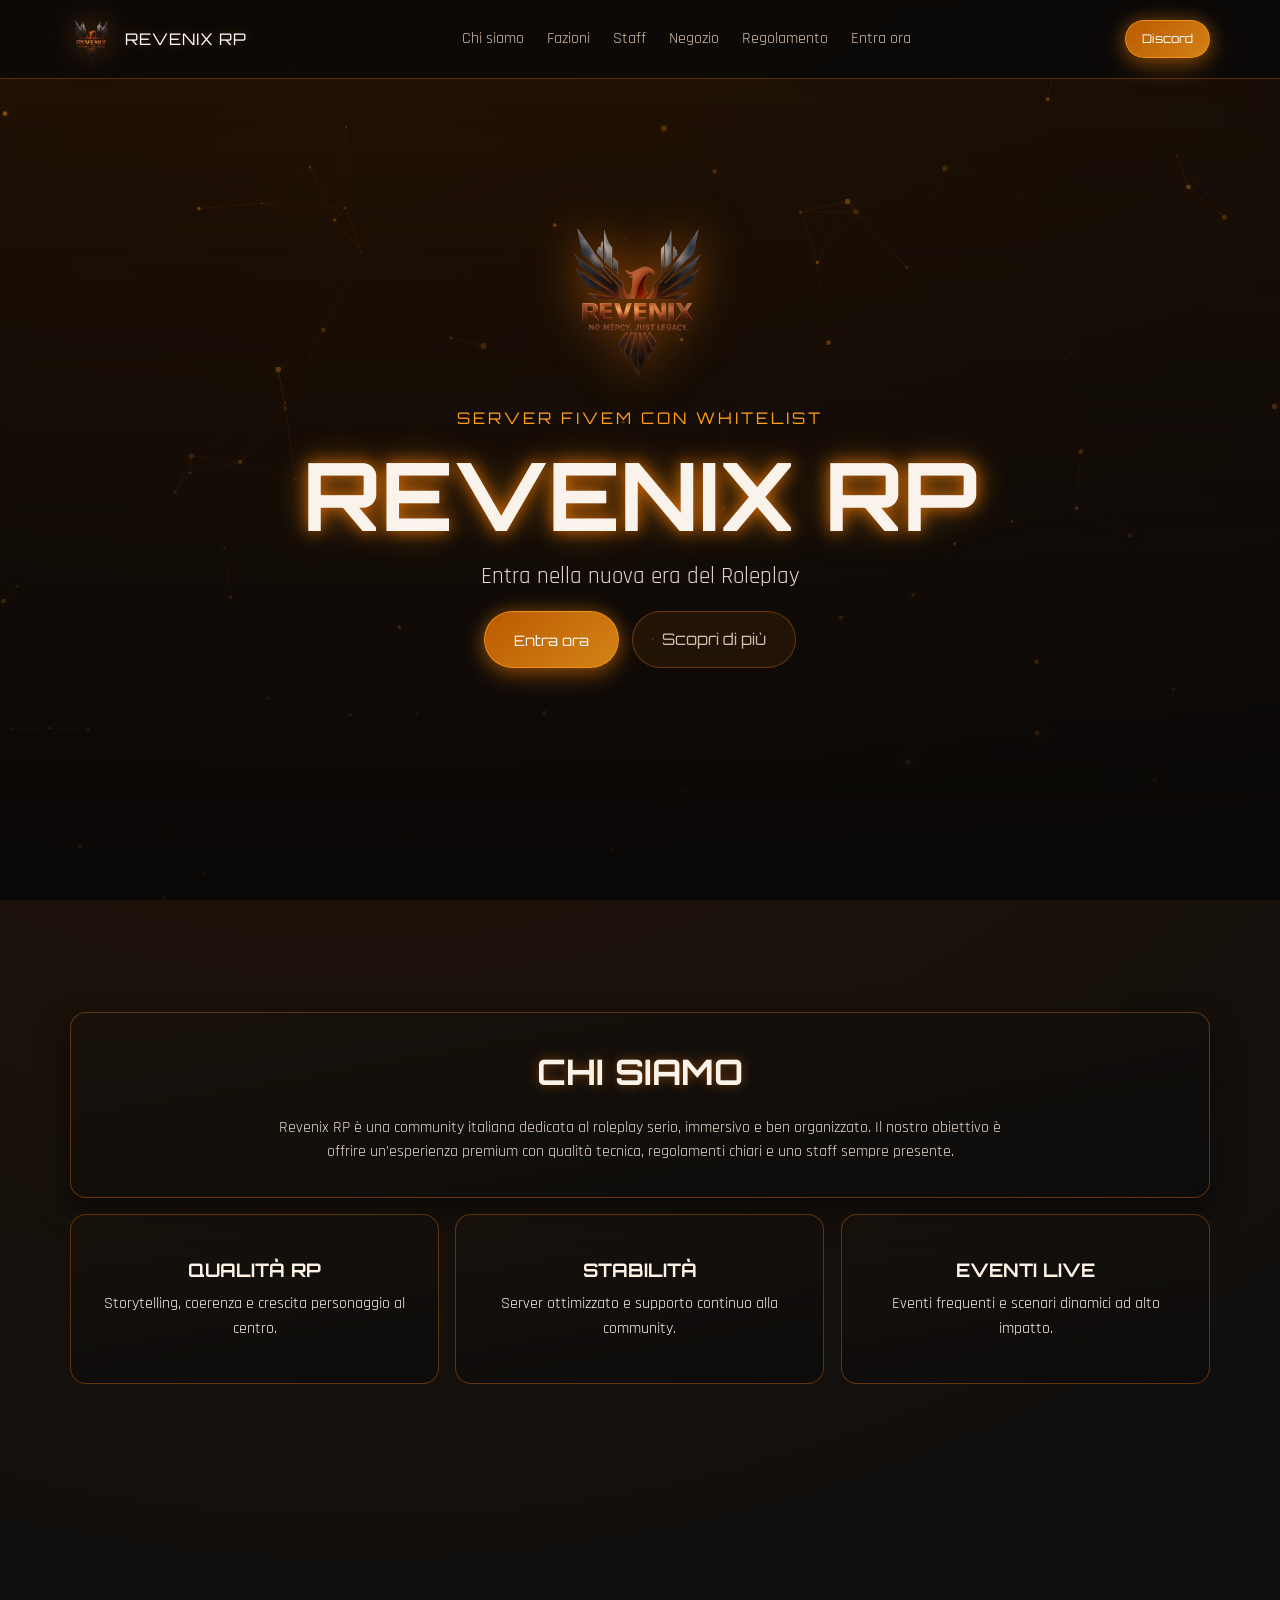
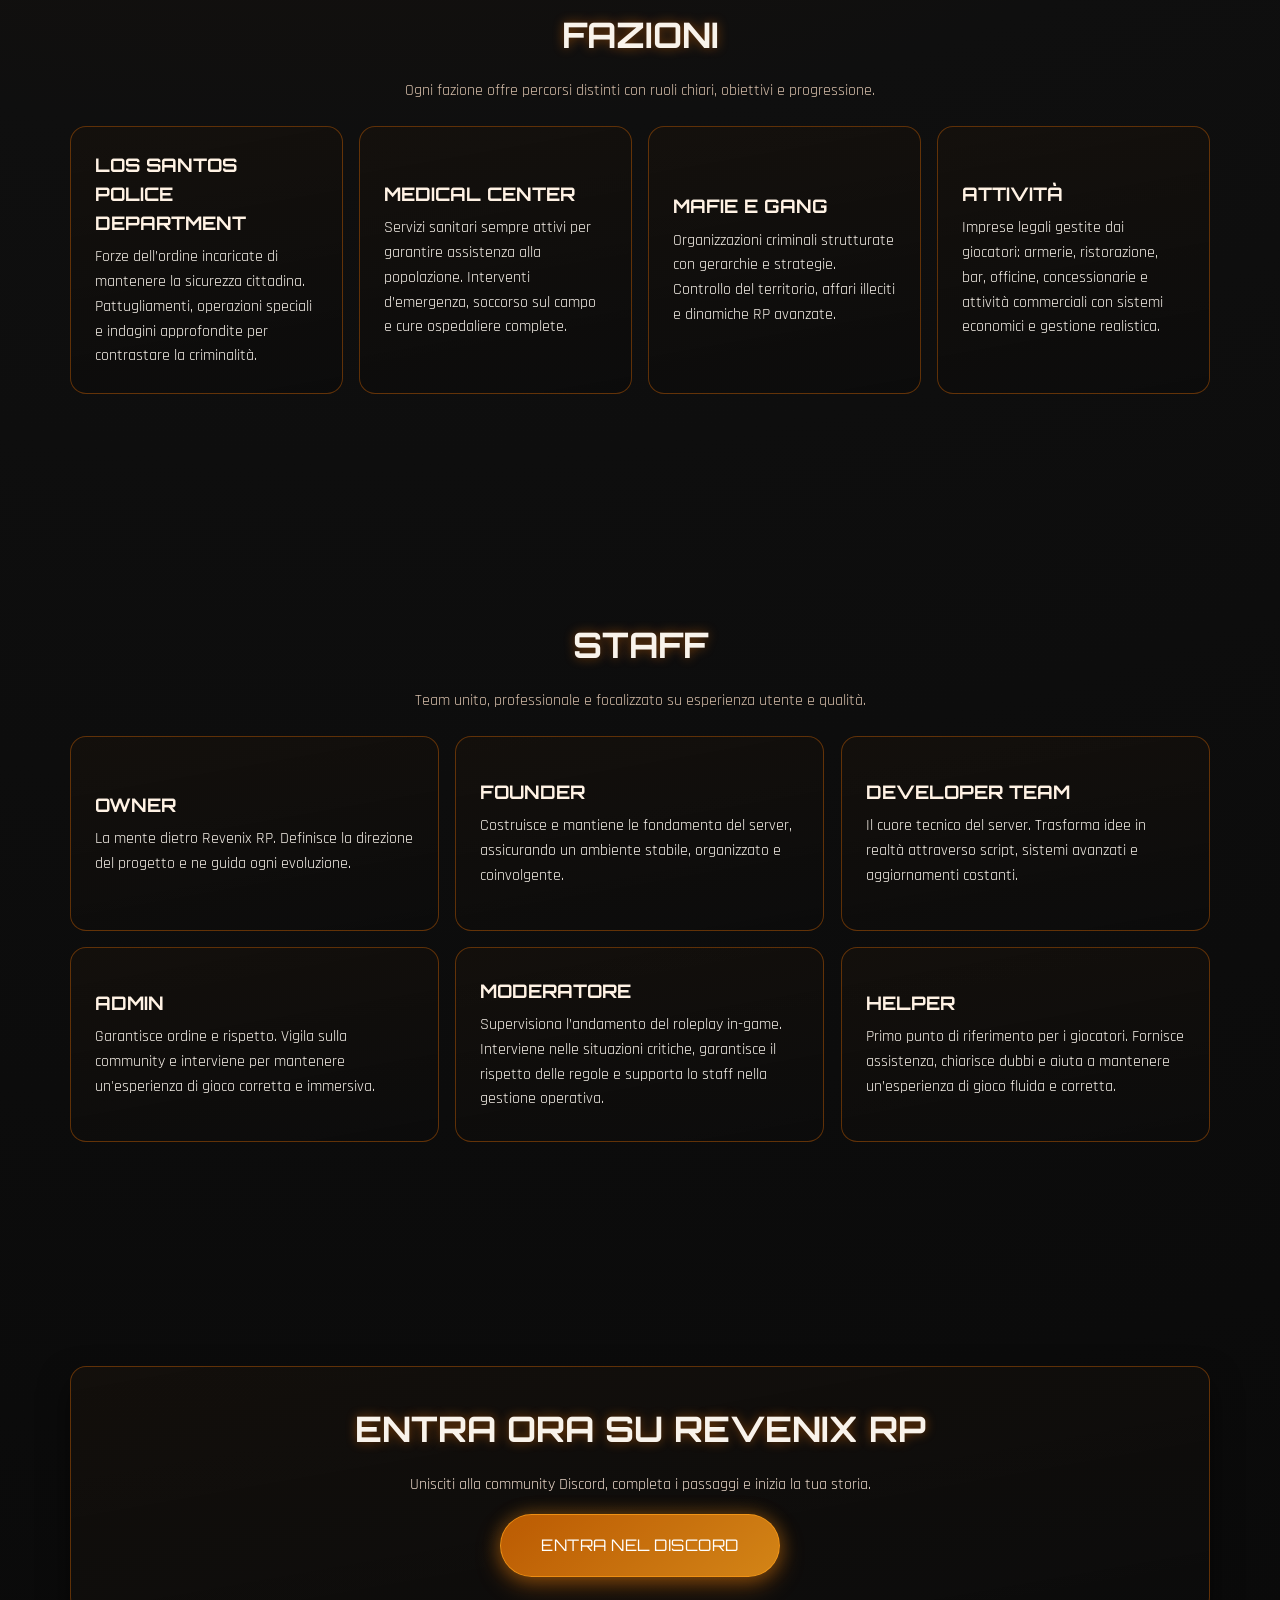
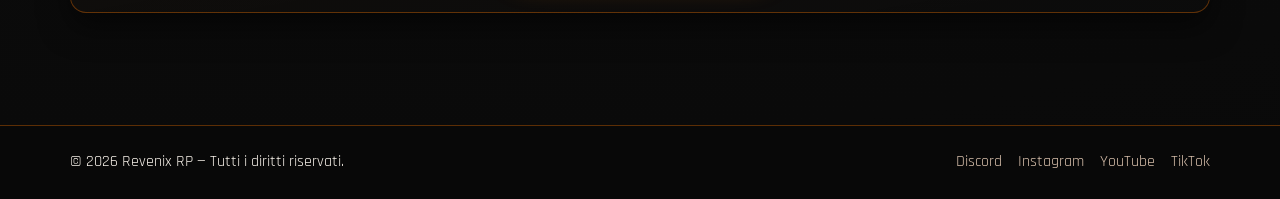
==== index.html @ b63f96ea "Update index.html" ====
<!DOCTYPE html>
<html lang="it">
  <head>
    <meta charset="UTF-8" />
    <meta name="viewport" content="width=device-width, initial-scale=1.0" />
    <title>Revenix RP | Server Roleplay Italiano</title>
    <meta
      name="description"
      content="Revenix RP: server roleplay moderno stile gaming nero e arancione premium."
    />
    <link rel="preconnect" href="https://fonts.googleapis.com" />
    <link rel="preconnect" href="https://fonts.gstatic.com" crossorigin />
    <link
      href="https://fonts.googleapis.com/css2?family=Orbitron:wght@500;700;800&family=Rajdhani:wght@400;500;600;700&display=swap"
      rel="stylesheet"
    />
    <link rel="stylesheet" href="style.css" />
  </head>
  <body>
    <canvas id="bg-canvas" aria-hidden="true"></canvas>

    <header class="navbar" id="top">
      <div class="container nav-content">
        <a class="logo" href="#top" aria-label="Homepage Revenix RP">
          <img src="revenix.png" alt="Revenix RP Logo" class="logo-img" />
          <span class="logo-text">Revenix RP</span>
        </a>

        <button class="menu-toggle" aria-label="Apri menu" aria-expanded="false" aria-controls="primary-nav">
          <span></span><span></span><span></span>
        </button>

        <nav id="primary-nav" class="nav" aria-label="Navigazione principale">
          <ul class="nav-links">
            <li><a href="#chi-siamo">Chi siamo</a></li>
            <li><a href="#fazioni">Fazioni</a></li>
            <li><a href="#staff">Staff</a></li>
            <li><a href="negozio.html">Negozio</a></li>
            <li><a href="regolamento.html">Regolamento</a></li>
            <li><a href="#entra-ora">Entra ora</a></li>
          </ul>
        </nav>

        <a class="btn btn-small" href="https://discord.gg/" target="_blank" rel="noopener noreferrer">Discord</a>
      </div>
    </header>

    <main>
      <section class="hero section reveal">
        <div class="hero-overlay"></div>
        <div class="container hero-content">
          <img src="revenix.png" alt="Logo Revenix RP" class="hero-logo" />
          <p class="kicker">Server FiveM con Whitelist</p>
          <h1>Revenix RP</h1>
          <p class="subtitle">Entra nella nuova era del Roleplay</p>
          <div class="hero-actions">
            <a class="btn btn-large glow" href="https://discord.gg/revenix" target="_blank" rel="noopener noreferrer">Entra ora</a>
            <a class="btn btn-ghost" href="#chi-siamo">Scopri di più</a>
          </div>
        </div>
      </section>

      <section id="chi-siamo" class="section reveal">
        <div class="container about-wrap">
          <div class="card elevated about-main">
            <h2>Chi siamo</h2>
            <p>
              Revenix RP è una community italiana dedicata al roleplay serio, immersivo e ben organizzato.
              Il nostro obiettivo è offrire un’esperienza premium con qualità tecnica, regolamenti chiari e uno staff sempre presente.
            </p>
          </div>
          <div class="about-points">
            <article class="card point-card"><h3>Qualità RP</h3><p>Storytelling, coerenza e crescita personaggio al centro.</p></article>
            <article class="card point-card"><h3>Stabilità</h3><p>Server ottimizzato e supporto continuo alla community.</p></article>
            <article class="card point-card"><h3>Eventi Live</h3><p>Eventi frequenti e scenari dinamici ad alto impatto.</p></article>
          </div>
        </div>
      </section>

      <section id="fazioni" class="section reveal">
        <div class="container">
          <div class="section-head">
            <h2>Fazioni</h2>
            <p>Ogni fazione offre percorsi distinti con ruoli chiari, obiettivi e progressione.</p>
          </div>
          <div class="grid factions-grid">
<article class="card faction-card">
  <h3>Los Santos Police Department</h3>
  <p>Forze dell’ordine incaricate di mantenere la sicurezza cittadina. Pattugliamenti, operazioni speciali e indagini approfondite per contrastare la criminalità.</p>
</article>

<article class="card faction-card">
  <h3>Medical Center</h3>
  <p>Servizi sanitari sempre attivi per garantire assistenza alla popolazione. Interventi d’emergenza, soccorso sul campo e cure ospedaliere complete.</p>
</article>

<article class="card faction-card">
  <h3>Mafie e Gang</h3>
  <p>Organizzazioni criminali strutturate con gerarchie e strategie. Controllo del territorio, affari illeciti e dinamiche RP avanzate.</p>
</article>

<article class="card faction-card">
  <h3>Attività</h3>
  <p>Imprese legali gestite dai giocatori: armerie, ristorazione, bar, officine, concessionarie e attività commerciali con sistemi economici e gestione realistica.</p>
</article>
          </div>
        </div>
      </section>

      <section id="staff" class="section reveal">
        <div class="container">
          <div class="section-head">
            <h2>Staff</h2>
            <p>Team unito, professionale e focalizzato su esperienza utente e qualità.</p>
          </div>
          <div class="grid staff-grid">
            <article class="card staff-card"><h3>Owner</h3><p>La mente dietro Revenix RP. Definisce la direzione del progetto e ne guida ogni evoluzione.</p></article>
            <article class="card staff-card"><h3>Founder</h3><p>Costruisce e mantiene le fondamenta del server, assicurando un ambiente stabile, organizzato e coinvolgente.</p></article>
            <article class="card staff-card"><h3>Developer Team</h3><p>Il cuore tecnico del server. Trasforma idee in realtà attraverso script, sistemi avanzati e aggiornamenti costanti.</p></article>
            <article class="card staff-card"><h3>Admin</h3><p>Garantisce ordine e rispetto. Vigila sulla community e interviene per mantenere un'esperienza di gioco corretta e immersiva.</p></article>
            <article class="card staff-card"><h3>Moderatore</h3><p>Supervisiona l’andamento del roleplay in-game. Interviene nelle situazioni critiche, garantisce il rispetto delle regole e supporta lo staff nella gestione operativa.</p></article>
            <article class="card staff-card"><h3>Helper</h3><p>Primo punto di riferimento per i giocatori. Fornisce assistenza, chiarisce dubbi e aiuta a mantenere un’esperienza di gioco fluida e corretta.</p></article>
          </div>
        </div>
      </section>

      

      <section id="entra-ora" class="section reveal">
        <div class="container card cta-box elevated">
          <h2>Entra ora su Revenix RP</h2>
          <p>Unisciti alla community Discord, completa i passaggi e inizia la tua storia.</p>
          <a class="btn btn-cta glow" href="https://discord.gg/revenix" target="_blank" rel="noopener noreferrer">ENTRA NEL DISCORD</a>
        </div>
      </section>
    </main>

    <footer class="footer">
      <div class="container footer-content">
        <p>© 2026 Revenix RP — Tutti i diritti riservati.</p>
        <div class="social-links">
          <a href="https://discord.gg/revenix" target="_blank" rel="noopener noreferrer">Discord</a>
          <a href="https://instagram.com/" target="_blank" rel="noopener noreferrer">Instagram</a>
          <a href="https://youtube.com/" target="_blank" rel="noopener noreferrer">YouTube</a>
          <a href="https://tiktok.com/" target="_blank" rel="noopener noreferrer">TikTok</a>
        </div>
      </div>
    </footer>

    <script src="script.js"></script>
  </body>
</html>
---- style.css ----
:root {
  --bg: #050505;
  --bg-soft: #0f0f0f;
  --surface: rgba(19, 19, 19, 0.9);
  --text: #f9f3eb;
  --muted: #d6beaa;
  --orange: #ff7a00;
  --orange-strong: #ff9f1a;
  --line: rgba(255, 122, 0, 0.34);
  --ease-in-out: cubic-bezier(0.42, 0, 0.58, 1);
  --ease-out-cubic: cubic-bezier(0.22, 1, 0.36, 1);
  --ease-in-out-soft: cubic-bezier(0.65, 0, 0.35, 1);
}

* { box-sizing: border-box; margin: 0; padding: 0; }
html { scroll-behavior: smooth; }

body {
  font-family: "Rajdhani", sans-serif;
  background: radial-gradient(circle at 20% 0%, #2a1403 0%, var(--bg-soft) 35%, var(--bg) 100%);
  color: var(--text);
  min-height: 100vh;
  line-height: 1.55;
  overflow-x: hidden;
}

#bg-canvas {
  position: fixed;
  inset: 0;
  width: 100%;
  height: 100%;
  z-index: -2;
}

.container { width: min(1140px, 92%); margin: 0 auto; }
.section { padding: 7rem 0; }

.navbar {
  position: fixed;
  top: 0;
  width: 100%;
  z-index: 1000;
  border-bottom: 1px solid var(--line);
  background: rgba(9, 9, 9, 0.83);
  backdrop-filter: blur(10px);
}

.nav-content {
  min-height: 78px;
  display: flex;
  align-items: center;
  justify-content: space-between;
  gap: 1rem;
}

.logo {
  display: inline-flex;
  align-items: center;
  gap: 0.7rem;
  text-decoration: none;
}

.logo-img {
  width: 44px;
  height: 44px;
  object-fit: contain;
  filter: drop-shadow(0 0 15px rgba(255, 122, 0, 0.55));
}

.logo-text {
  font-family: "Orbitron", sans-serif;
  text-transform: uppercase;
  color: #fff;
  letter-spacing: 1px;
  text-shadow: 0 0 12px rgba(255, 159, 26, 0.35);
}

.nav-links { display: flex; list-style: none; gap: clamp(0.8rem, 1.8vw, 1.9rem); }

.nav-links a {
  color: var(--muted);
  text-decoration: none;
  transition: color 0.25s var(--ease-out-cubic), text-shadow 0.25s var(--ease-out-cubic);
}

.nav-links a:hover {
  color: #fff;
  text-shadow: 0 0 14px rgba(255, 122, 0, 0.7);
}

.menu-toggle {
  display: none;
  border: 1px solid var(--line);
  width: 42px;
  height: 38px;
  border-radius: 10px;
  background: var(--surface);
  align-items: center;
  justify-content: center;
  flex-direction: column;
  gap: 4px;
}

.menu-toggle span { width: 19px; height: 2px; background: #fff; }

.btn {
  display: inline-flex;
  align-items: center;
  justify-content: center;
  border-radius: 999px;
  text-decoration: none;
  font-family: "Orbitron", sans-serif;
  color: #fff;
  border: 1px solid rgba(255, 159, 26, 0.72);
  transition: transform 0.25s var(--ease-out-cubic), box-shadow 0.25s var(--ease-out-cubic);
}

.btn-small,
.btn-large,
.btn-cta {
  background: linear-gradient(140deg, rgba(255, 122, 0, 0.72), rgba(255, 159, 26, 0.82));
  box-shadow: 0 8px 24px rgba(255, 122, 0, 0.35), 0 0 18px rgba(255, 159, 26, 0.3);
}

.btn-small { padding: 0.55rem 1rem; font-size: 0.75rem; }
.btn-large { padding: 0.95rem 1.8rem; font-size: 0.9rem; margin-top: 1rem; }
.btn-cta { padding: 1.15rem 2.5rem; font-size: 1rem; letter-spacing: 0.5px; margin-top: 1rem; }

.btn:hover {
  transform: translateY(-2px);
  box-shadow: 0 12px 32px rgba(255, 122, 0, 0.58), 0 0 30px rgba(255, 159, 26, 0.58);
}

.btn-ghost {
  margin-top: 1rem;
  border-color: var(--line);
  color: var(--muted);
  background: rgba(255, 122, 0, 0.08);
  padding: 0.95rem 1.8rem;
}

.hero {
  min-height: 100vh;
  display: grid;
  align-items: center;
  text-align: center;
  position: relative;
  padding-top: 6rem;
}

.hero-overlay {
  position: absolute;
  inset: 0;
  z-index: -1;
  background: linear-gradient(to bottom, rgba(20, 10, 0, 0.24), rgba(8, 8, 8, 0.9));
}

.hero-logo {
  width: clamp(95px, 12vw, 150px);
  margin-bottom: 1rem;
  filter: drop-shadow(0 0 24px rgba(255, 122, 0, 0.65));
  animation: float 3.4s var(--ease-in-out) infinite;
}

@keyframes float {
  0%, 100% { transform: translateY(0); }
  50% { transform: translateY(-8px); }
}

.kicker,
h1,
h2,
h3 { font-family: "Orbitron", sans-serif; text-transform: uppercase; }

.kicker {
  color: var(--orange-strong);
  letter-spacing: 3px;
  margin-bottom: 1rem;
}

h1 {
  font-size: clamp(2.7rem, 8vw, 5.9rem);
  line-height: 1.03;
  text-shadow: 0 0 16px rgba(255, 122, 0, 0.78), 0 0 34px rgba(255, 159, 26, 0.45);
}

.subtitle {
  margin-top: 0.95rem;
  font-size: clamp(1.08rem, 2.3vw, 1.45rem);
  color: #e8d5c6;
}

.hero-actions { display: flex; justify-content: center; gap: 0.85rem; flex-wrap: wrap; }

h2 {
  font-size: clamp(1.4rem, 3.4vw, 2.2rem);
  margin-bottom: 1rem;
  text-shadow: 0 0 11px rgba(255, 122, 0, 0.45);
}

.section-head {
  margin-bottom: 1.4rem;
  text-align: center;
}

.section-head p { color: var(--muted); }

.card {
  border: 1px solid var(--line);
  border-radius: 16px;
  padding: 1.5rem;
  background: linear-gradient(170deg, rgba(24, 18, 12, 0.62), rgba(12, 12, 12, 0.95));
  transition: transform 0.3s var(--ease-out-cubic), box-shadow 0.3s var(--ease-out-cubic), border-color 0.3s var(--ease-out-cubic);
}

.card:hover {
  transform: translateY(-6px);
  border-color: rgba(255, 159, 26, 0.84);
  box-shadow: 0 16px 34px rgba(0, 0, 0, 0.45), 0 0 24px rgba(255, 122, 0, 0.24);
}

.elevated { box-shadow: 0 14px 30px rgba(0, 0, 0, 0.5); }

.about-wrap {
  display: grid;
  gap: 1rem;
}

.about-main {
  text-align: center;
  padding: 2rem;
}

.about-main p {
  max-width: 760px;
  margin: 0 auto;
  color: #ecdacb;
}

.about-points {
  display: grid;
  grid-template-columns: repeat(3, minmax(0, 1fr));
  gap: 1rem;
}

.point-card {
  text-align: center;
  min-height: 170px;
  display: grid;
  place-content: center;
  gap: 0.45rem;
}

.grid { display: grid; gap: 1rem; }
.factions-grid { grid-template-columns: repeat(4, minmax(0, 1fr)); }
.staff-grid { grid-template-columns: repeat(3, minmax(0, 1fr)); }

.faction-card,
.staff-card {
  min-height: 195px;
  display: grid;
  align-content: center;
  gap: 0.45rem;
}

.faction-card h3,
.staff-card h3,
.point-card h3 { color: #fff2e4; }

.faction-card:hover {
  transform: translateY(-8px) scale(1.01);
  box-shadow: 0 20px 36px rgba(0, 0, 0, 0.5), 0 0 28px rgba(255, 122, 0, 0.32);
}

.cta-box {
  text-align: center;
  padding: 2.2rem;
}

.cta-box p {
  max-width: 680px;
  margin: 0 auto;
  color: #e9d6c8;
}

.footer {
  border-top: 1px solid var(--line);
  background: rgba(9, 9, 9, 0.95);
  padding: 1.5rem 0;
}

.footer-content {
  display: flex;
  align-items: center;
  justify-content: space-between;
  flex-wrap: wrap;
  gap: 1rem;
}

.social-links { display: flex; gap: 1rem; flex-wrap: wrap; }

.social-links a {
  color: var(--muted);
  text-decoration: none;
  transition: color 0.25s var(--ease-out-cubic), text-shadow 0.25s var(--ease-out-cubic);
}

.social-links a:hover {
  color: #fff;
  text-shadow: 0 0 14px rgba(255, 122, 0, 0.65);
}

.reveal {
  opacity: 0;
  transform: translateY(24px);
  transition: opacity 0.75s ease, transform 0.75s ease;
}

.reveal.visible {
  opacity: 1;
  transform: translateY(0);
}

@media (max-width: 1020px) {
  .factions-grid { grid-template-columns: repeat(2, minmax(0, 1fr)); }
  .about-points { grid-template-columns: 1fr; }
}

@media (max-width: 760px) {
  .menu-toggle { display: inline-flex; }
  .btn-small { display: none; }

  .nav {
    position: absolute;
    top: 100%;
    left: 0;
    right: 0;
    transform: scaleY(0);
    transform-origin: top;
    transition: transform 0.25s var(--ease-out-cubic);
    border-bottom: 1px solid var(--line);
    background: rgba(10, 10, 10, 0.98);
  }

  .nav.open { transform: scaleY(1); }

  .nav-links {
    flex-direction: column;
    align-items: center;
    padding: 0.7rem 0 1rem;
  }

  .hero { padding-top: 8.2rem; }
  .staff-grid,
  .factions-grid { grid-template-columns: 1fr; }

  .section { padding: 6rem 0; }
}

/* Regolamento page */
.rules-page .rules-hero {
  min-height: 62vh;
}

.rules-layout {
  display: grid;
  grid-template-columns: repeat(2, minmax(0, 1fr));
  gap: 1rem;
}

.rules-card {
  padding: 1.8rem;
  animation: fadeCard 0.45s var(--ease-in-out-soft);
}

.rules-card ul {
  display: grid;
  gap: 0.7rem;
  padding-left: 1.15rem;
}

.rules-card li {
  color: #eedbcd;
}

.rules-card li::marker {
  color: var(--orange-strong);
}

@keyframes fadeCard {
  from {
    opacity: 0;
    transform: translateY(8px);
  }
  to {
    opacity: 1;
    transform: translateY(0);
  }
}

@media (max-width: 960px) {
  .rules-layout {
    grid-template-columns: 1fr;
  }
}

/* Shop section */
.shop-layout {
  display: grid;
  grid-template-columns: 260px 1fr;
  gap: 1rem;
  align-items: start;
}

.shop-sidebar {
  display: grid;
  gap: 0.55rem;
  padding: 1rem;
  position: sticky;
  top: 100px;
}

.shop-tab {
  border: 1px solid var(--line);
  background: rgba(255, 122, 0, 0.07);
  color: var(--muted);
  border-radius: 10px;
  padding: 0.7rem 0.8rem;
  text-align: left;
  font-family: "Orbitron", sans-serif;
  cursor: pointer;
  transition: all 0.35s var(--ease-soft);
}

.shop-tab:hover,
.shop-tab.active {
  color: #fff;
  border-color: rgba(255, 159, 26, 0.95);
  background: linear-gradient(130deg, rgba(255, 122, 0, 0.45), rgba(255, 159, 26, 0.35));
  box-shadow: 0 0 20px rgba(255, 122, 0, 0.3);
}

.shop-content {
  min-height: 330px;
}

.shop-panel {
  display: grid;
  gap: 1rem;
}

.shop-panel-title {
  font-family: "Orbitron", sans-serif;
  text-transform: uppercase;
  font-size: 1.25rem;
  color: #fff2e4;
  text-shadow: 0 0 10px rgba(255, 122, 0, 0.35);
}

.shop-panel-sub {
  color: var(--muted);
}

.shop-cards {
  display: grid;
  grid-template-columns: repeat(3, minmax(0, 1fr));
  gap: 1rem;
}

.shop-item {
  border: 1px solid var(--line);
  border-radius: 14px;
  background: linear-gradient(170deg, rgba(24, 18, 12, 0.5), rgba(12, 12, 12, 0.95));
  padding: 1.2rem;
  display: grid;
  gap: 0.6rem;
  transition: transform 0.25s var(--ease-out-cubic), box-shadow 0.25s var(--ease-out-cubic), border-color 0.25s var(--ease-out-cubic);
}

.shop-item:hover {
  transform: translateY(-6px);
  border-color: rgba(255, 159, 26, 0.85);
  box-shadow: 0 14px 30px rgba(0, 0, 0, 0.4), 0 0 22px rgba(255, 122, 0, 0.3);
}

.shop-item h3 {
  font-family: "Orbitron", sans-serif;
  text-transform: uppercase;
  color: #fff2e4;
  font-size: 0.98rem;
}

.shop-price {
  font-family: "Orbitron", sans-serif;
  color: var(--orange-strong);
  text-shadow: 0 0 10px rgba(255, 122, 0, 0.45);
}

.shop-placeholder {
  border: 1px dashed var(--line);
  border-radius: 12px;
  padding: 1rem;
  color: var(--muted);
  background: rgba(255, 122, 0, 0.05);
}

.fade-in {
  animation: panelFade 0.28s ease;
}

@keyframes panelFade {
  from { opacity: 0; transform: translateY(6px); }
  to { opacity: 1; transform: translateY(0); }
}

@media (max-width: 1020px) {
  .shop-cards {
    grid-template-columns: 1fr;
  }
}

@media (max-width: 860px) {
  .shop-layout {
    grid-template-columns: 1fr;
  }

  .shop-sidebar {
    position: static;
    grid-template-columns: repeat(2, minmax(0, 1fr));
  }
}

/* Shop premium refresh */
.shop-hero .subtitle {
  max-width: 720px;
  margin-inline: auto;
}

.shop-shell {
  display: grid;
  grid-template-columns: 280px 1fr;
  gap: 1.2rem;
  align-items: start;
}

.shop-sidebar {
  padding: 1.2rem;
  gap: 0.6rem;
}

.shop-menu-title {
  font-size: 1.05rem;
  margin-bottom: 0.2rem;
}

.shop-tab {
  font-size: 0.85rem;
  letter-spacing: 0.4px;
}

.shop-tab::after {
  content: '';
  float: right;
  width: 8px;
  height: 8px;
  border-radius: 50%;
  margin-top: 5px;
  background: transparent;
  box-shadow: inset 0 0 0 1px rgba(255, 159, 26, 0.4);
  transition: all 0.35s var(--ease-soft);
}

.shop-tab.active::after {
  background: var(--orange-strong);
  box-shadow: 0 0 12px rgba(255, 159, 26, 0.8);
}

.shop-content {
  padding: 1.4rem;
  min-height: 400px;
}

.shop-panel {
  gap: 1.2rem;
}

.shop-panel-head {
  display: grid;
  gap: 0.35rem;
}

.shop-cards {
  grid-template-columns: repeat(2, minmax(0, 1fr));
}

.shop-item {
  min-height: 260px;
  align-content: start;
}

.shop-item ul {
  padding-left: 1rem;
  display: grid;
  gap: 0.35rem;
}

.shop-item li::marker {
  color: var(--orange-strong);
}

.shop-buy {
  margin-top: auto;
  width: fit-content;
}

@media (max-width: 1020px) {
  .shop-shell {
    grid-template-columns: 1fr;
  }

  .shop-sidebar {
    position: static;
    grid-template-columns: repeat(2, minmax(0, 1fr));
  }

  .shop-menu-title {
    grid-column: 1 / -1;
  }

  .shop-cards {
    grid-template-columns: 1fr;
  }
}

/* Shop ultimate premium tuning */
.shop-support-box {
  margin-bottom: 1.2rem;
  padding: 1.6rem;
  text-align: center;
  background: linear-gradient(145deg, rgba(255, 122, 0, 0.16), rgba(15, 15, 15, 0.95));
  border: 1px solid rgba(255, 159, 26, 0.5);
  box-shadow: 0 0 24px rgba(255, 122, 0, 0.2), inset 0 0 32px rgba(255, 159, 26, 0.08);
}

.shop-support-box p {
  max-width: 840px;
  margin: 0 auto;
  color: #f0dcc9;
}

.shop-shell {
  backdrop-filter: blur(4px);
}

.shop-sidebar,
.shop-content {
  background: linear-gradient(165deg, rgba(26, 18, 11, 0.5), rgba(12, 12, 12, 0.95));
  border: 1px solid rgba(255, 159, 26, 0.4);
}

.shop-tab {
  position: relative;
  overflow: hidden;
}

.shop-tab::before {
  content: '';
  position: absolute;
  inset: 0;
  background: linear-gradient(100deg, transparent 0%, rgba(255, 159, 26, 0.14) 50%, transparent 100%);
  transform: translateX(-110%);
  transition: transform 0.35s var(--ease-in-out);
}

.shop-tab:hover::before,
.shop-tab.active::before {
  transform: translateX(0);
}

.shop-item {
  background: linear-gradient(155deg, rgba(255, 122, 0, 0.09), rgba(15, 15, 15, 0.95));
  border: 1px solid rgba(255, 159, 26, 0.36);
}

.shop-item:hover {
  transform: translateY(-8px) scale(1.01);
}

.shop-price {
  font-size: 1.02rem;
}

.shop-buy {
  background: linear-gradient(135deg, rgba(255, 122, 0, 0.85), rgba(255, 173, 70, 0.85));
  border-color: rgba(255, 200, 120, 0.8);
  box-shadow: 0 10px 22px rgba(255, 122, 0, 0.38), 0 0 18px rgba(255, 159, 26, 0.4);
}

.shop-buy:hover {
  box-shadow: 0 12px 30px rgba(255, 122, 0, 0.56), 0 0 28px rgba(255, 173, 70, 0.6);
}

.shop-item ul {
  margin-top: 0.2rem;
}

.shop-item li {
  font-size: 0.95rem;
  color: #f3e2d3;
}

@media (max-width: 1020px) {
  .shop-shell {
    gap: 1rem;
  }
}

/* Premium global motion */
:root {
  --ease-premium: cubic-bezier(0.16, 1, 0.3, 1);
  --ease-soft: cubic-bezier(0.25, 0.46, 0.45, 0.94);
}

html, body {
  scroll-behavior: smooth;
}

body {
  background-size: 140% 140%;
  animation: bgShift 18s var(--ease-in-out) infinite;
}

@keyframes bgShift {
  0%, 100% { background-position: 0% 50%; }
  50% { background-position: 100% 50%; }
}

* {
  transition: color 0.25s var(--ease-premium), border-color 0.25s var(--ease-premium), background-color 0.25s var(--ease-premium);
}

.hero-content {
  will-change: transform;
  transition: transform 0.55s var(--ease-soft);
}

h1 {
  animation: heroPulse 4.2s var(--ease-in-out) infinite;
}

@keyframes heroPulse {
  0%, 100% { text-shadow: 0 0 16px rgba(255, 122, 0, 0.7), 0 0 32px rgba(255, 159, 26, 0.35); }
  50% { text-shadow: 0 0 20px rgba(255, 122, 0, 0.95), 0 0 45px rgba(255, 159, 26, 0.6); }
}

.card {
  transform: translateY(0) scale(1);
  will-change: transform, box-shadow;
}

.card::before {
  content: '';
  position: absolute;
  inset: 0;
  border-radius: inherit;
  pointer-events: none;
  opacity: 0;
  background: radial-gradient(circle at 30% 20%, rgba(255, 159, 26, 0.22), transparent 60%);
  transition: opacity 0.35s var(--ease-premium);
}

.card {
  position: relative;
  overflow: hidden;
}

.card:hover {
  transform: translateY(-8px) scale(1.012);
  box-shadow: 0 22px 38px rgba(0, 0, 0, 0.5), 0 0 28px rgba(255, 122, 0, 0.28);
}

.card:hover::before {
  opacity: 1;
}

.btn {
  position: relative;
  overflow: hidden;
}

.btn::before {
  content: '';
  position: absolute;
  inset: 0;
  background: linear-gradient(120deg, transparent 0%, rgba(255, 210, 140, 0.3) 50%, transparent 100%);
  transform: translateX(-120%);
  transition: transform 0.45s var(--ease-premium);
}

.btn:hover::before {
  transform: translateX(120%);
}

.btn:active {
  transform: scale(0.98);
}

.btn-ripple {
  position: absolute;
  border-radius: 50%;
  transform: scale(0);
  pointer-events: none;
  background: rgba(255, 228, 180, 0.45);
  animation: ripple 0.6s ease-out;
}

@keyframes ripple {
  to {
    transform: scale(10);
    opacity: 0;
  }
}

.reveal {
  opacity: 0;
  transform: translateY(28px) scale(0.99);
  transition: opacity 0.9s var(--ease-soft), transform 0.9s var(--ease-soft);
}

.reveal.visible {
  opacity: 1;
  transform: translateY(0) scale(1);
}

/* Shop transitions premium */
.shop-panel {
  transition: opacity 0.45s var(--ease-soft), transform 0.45s var(--ease-soft), filter 0.45s var(--ease-soft);
}

.shop-panel.panel-leave {
  opacity: 0;
  transform: translateY(10px) translateX(8px);
  filter: blur(2px);
}

.shop-panel.panel-enter {
  opacity: 0;
  transform: translateY(12px) translateX(-8px);
  filter: blur(2px);
}

.shop-sidebar {
  position: relative;
}

.shop-sidebar::after {
  content: '';
  position: absolute;
  left: 8px;
  top: calc(56px + (var(--active-index, 0) * 45px));
  width: 3px;
  height: 32px;
  border-radius: 999px;
  background: linear-gradient(180deg, var(--orange-strong), var(--orange));
  box-shadow: 0 0 16px rgba(255, 159, 26, 0.8);
  transition: top 0.45s var(--ease-soft);
}

.shop-tab {
  transform: translateX(0);
}

.shop-tab.active {
  transform: translateX(4px);
}

@media (max-width: 1020px) {
  .shop-sidebar::after {
    display: none;
  }
}
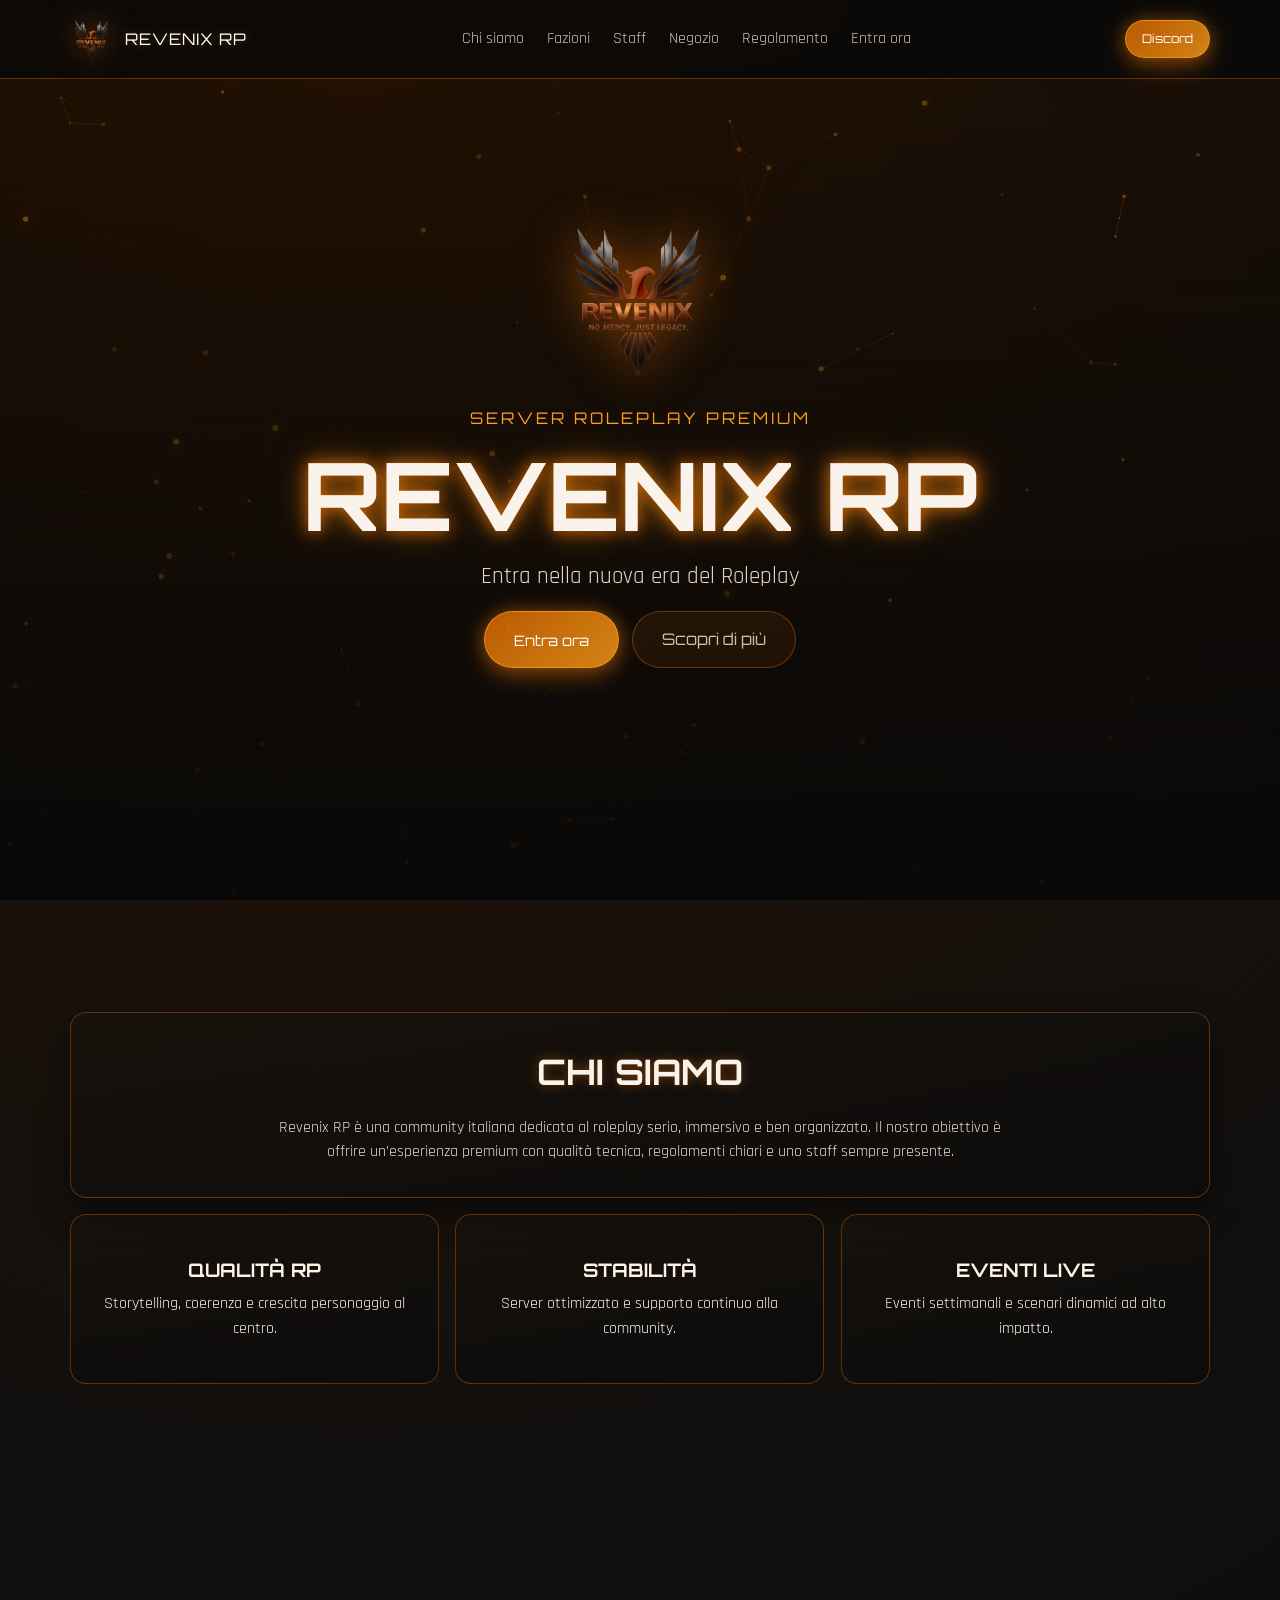
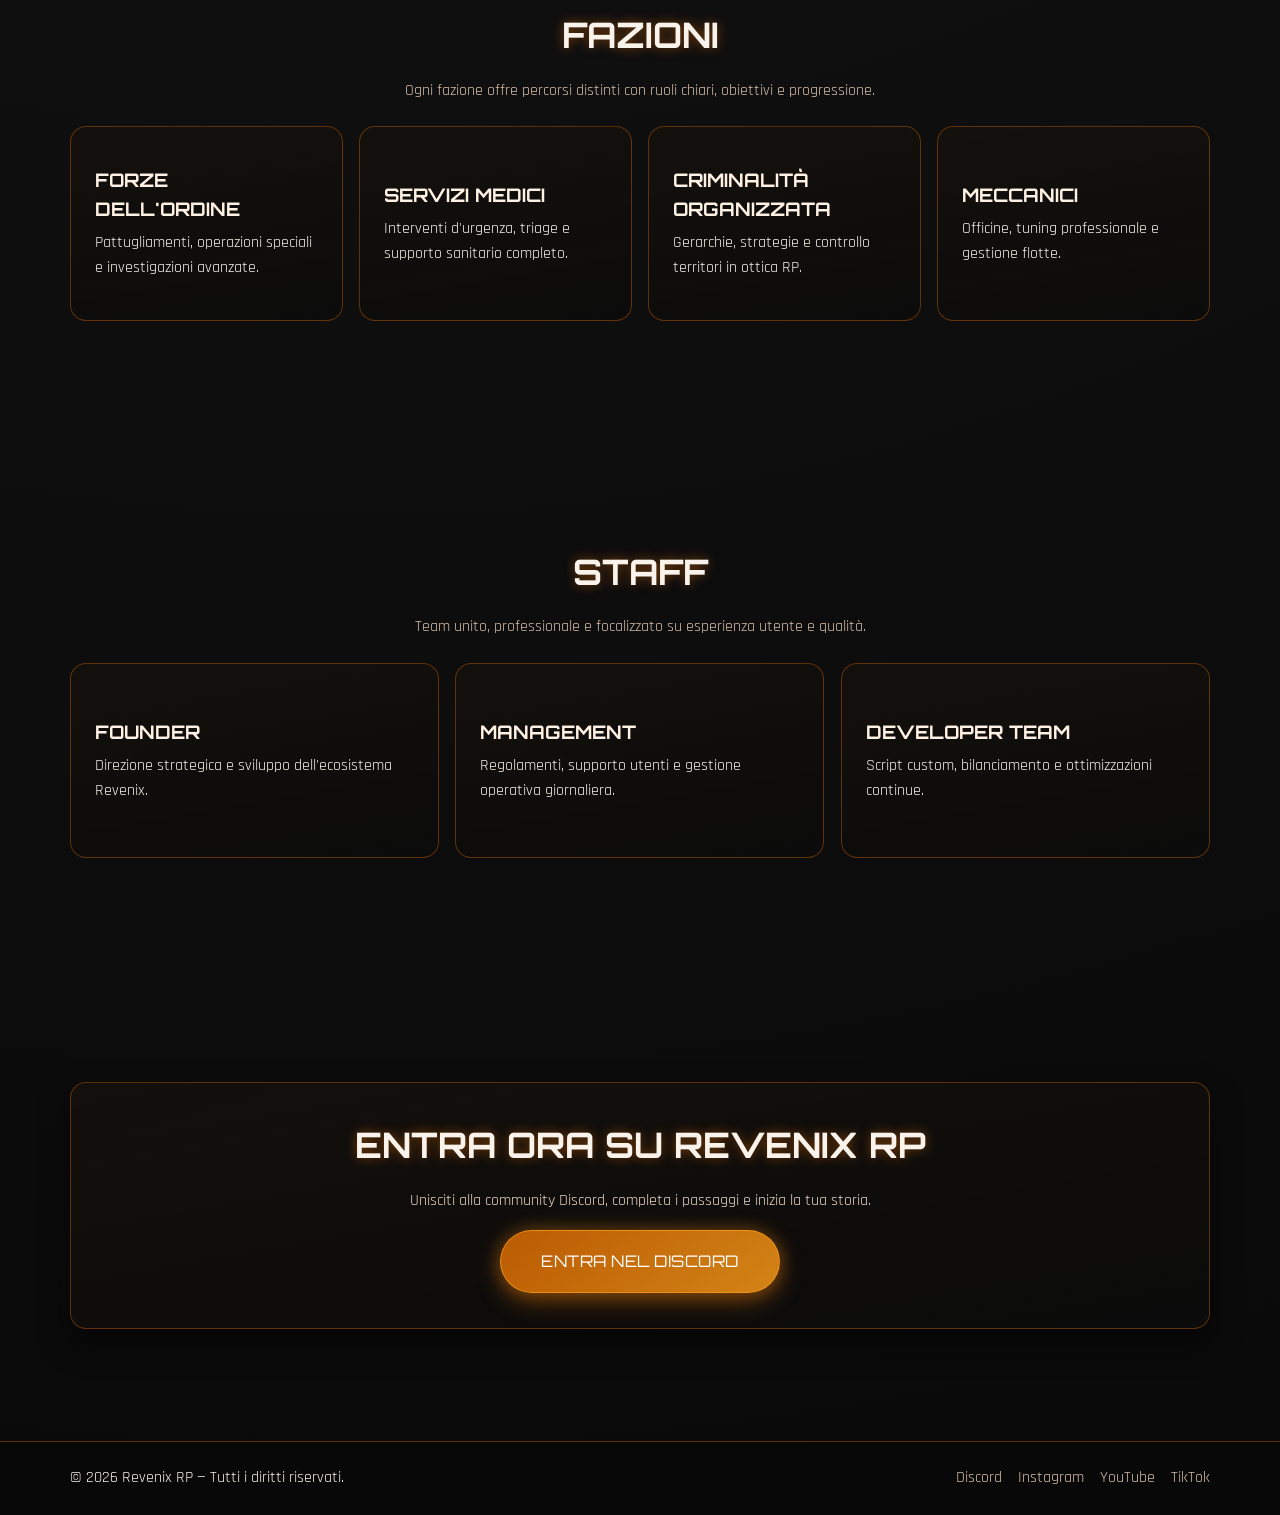
==== commit 096524dd: "Update index.html" ====
--- a/index.html
+++ b/index.html
@@ -50,11 +50,11 @@
         <div class="hero-overlay"></div>
         <div class="container hero-content">
           <img src="revenix.png" alt="Logo Revenix RP" class="hero-logo" />
-          <p class="kicker">Server FiveM con Whitelist</p>
+          <p class="kicker">Server Roleplay Premium</p>
           <h1>Revenix RP</h1>
           <p class="subtitle">Entra nella nuova era del Roleplay</p>
           <div class="hero-actions">
-            <a class="btn btn-large glow" href="https://discord.gg/revenix" target="_blank" rel="noopener noreferrer">Entra ora</a>
+            <a class="btn btn-large glow" href="https://discord.gg/" target="_blank" rel="noopener noreferrer">Entra ora</a>
             <a class="btn btn-ghost" href="#chi-siamo">Scopri di più</a>
           </div>
         </div>
@@ -72,7 +72,7 @@
           <div class="about-points">
             <article class="card point-card"><h3>Qualità RP</h3><p>Storytelling, coerenza e crescita personaggio al centro.</p></article>
             <article class="card point-card"><h3>Stabilità</h3><p>Server ottimizzato e supporto continuo alla community.</p></article>
-            <article class="card point-card"><h3>Eventi Live</h3><p>Eventi frequenti e scenari dinamici ad alto impatto.</p></article>
+            <article class="card point-card"><h3>Eventi Live</h3><p>Eventi settimanali e scenari dinamici ad alto impatto.</p></article>
           </div>
         </div>
       </section>
@@ -84,25 +84,10 @@
             <p>Ogni fazione offre percorsi distinti con ruoli chiari, obiettivi e progressione.</p>
           </div>
           <div class="grid factions-grid">
-<article class="card faction-card">
-  <h3>Los Santos Police Department</h3>
-  <p>Forze dell’ordine incaricate di mantenere la sicurezza cittadina. Pattugliamenti, operazioni speciali e indagini approfondite per contrastare la criminalità.</p>
-</article>
-
-<article class="card faction-card">
-  <h3>Medical Center</h3>
-  <p>Servizi sanitari sempre attivi per garantire assistenza alla popolazione. Interventi d’emergenza, soccorso sul campo e cure ospedaliere complete.</p>
-</article>
-
-<article class="card faction-card">
-  <h3>Mafie e Gang</h3>
-  <p>Organizzazioni criminali strutturate con gerarchie e strategie. Controllo del territorio, affari illeciti e dinamiche RP avanzate.</p>
-</article>
-
-<article class="card faction-card">
-  <h3>Attività</h3>
-  <p>Imprese legali gestite dai giocatori: armerie, ristorazione, bar, officine, concessionarie e attività commerciali con sistemi economici e gestione realistica.</p>
-</article>
+            <article class="card faction-card"><h3>Forze dell'Ordine</h3><p>Pattugliamenti, operazioni speciali e investigazioni avanzate.</p></article>
+            <article class="card faction-card"><h3>Servizi Medici</h3><p>Interventi d'urgenza, triage e supporto sanitario completo.</p></article>
+            <article class="card faction-card"><h3>Criminalità Organizzata</h3><p>Gerarchie, strategie e controllo territori in ottica RP.</p></article>
+            <article class="card faction-card"><h3>Meccanici</h3><p>Officine, tuning professionale e gestione flotte.</p></article>
           </div>
         </div>
       </section>
@@ -114,12 +99,9 @@
             <p>Team unito, professionale e focalizzato su esperienza utente e qualità.</p>
           </div>
           <div class="grid staff-grid">
-            <article class="card staff-card"><h3>Owner</h3><p>La mente dietro Revenix RP. Definisce la direzione del progetto e ne guida ogni evoluzione.</p></article>
-            <article class="card staff-card"><h3>Founder</h3><p>Costruisce e mantiene le fondamenta del server, assicurando un ambiente stabile, organizzato e coinvolgente.</p></article>
-            <article class="card staff-card"><h3>Developer Team</h3><p>Il cuore tecnico del server. Trasforma idee in realtà attraverso script, sistemi avanzati e aggiornamenti costanti.</p></article>
-            <article class="card staff-card"><h3>Admin</h3><p>Garantisce ordine e rispetto. Vigila sulla community e interviene per mantenere un'esperienza di gioco corretta e immersiva.</p></article>
-            <article class="card staff-card"><h3>Moderatore</h3><p>Supervisiona l’andamento del roleplay in-game. Interviene nelle situazioni critiche, garantisce il rispetto delle regole e supporta lo staff nella gestione operativa.</p></article>
-            <article class="card staff-card"><h3>Helper</h3><p>Primo punto di riferimento per i giocatori. Fornisce assistenza, chiarisce dubbi e aiuta a mantenere un’esperienza di gioco fluida e corretta.</p></article>
+            <article class="card staff-card"><h3>Founder</h3><p>Direzione strategica e sviluppo dell'ecosistema Revenix.</p></article>
+            <article class="card staff-card"><h3>Management</h3><p>Regolamenti, supporto utenti e gestione operativa giornaliera.</p></article>
+            <article class="card staff-card"><h3>Developer Team</h3><p>Script custom, bilanciamento e ottimizzazioni continue.</p></article>
           </div>
         </div>
       </section>
@@ -130,7 +112,7 @@
         <div class="container card cta-box elevated">
           <h2>Entra ora su Revenix RP</h2>
           <p>Unisciti alla community Discord, completa i passaggi e inizia la tua storia.</p>
-          <a class="btn btn-cta glow" href="https://discord.gg/revenix" target="_blank" rel="noopener noreferrer">ENTRA NEL DISCORD</a>
+          <a class="btn btn-cta glow" href="https://discord.gg/" target="_blank" rel="noopener noreferrer">ENTRA NEL DISCORD</a>
         </div>
       </section>
     </main>
@@ -139,7 +121,7 @@
       <div class="container footer-content">
         <p>© 2026 Revenix RP — Tutti i diritti riservati.</p>
         <div class="social-links">
-          <a href="https://discord.gg/revenix" target="_blank" rel="noopener noreferrer">Discord</a>
+          <a href="https://discord.gg/" target="_blank" rel="noopener noreferrer">Discord</a>
           <a href="https://instagram.com/" target="_blank" rel="noopener noreferrer">Instagram</a>
           <a href="https://youtube.com/" target="_blank" rel="noopener noreferrer">YouTube</a>
           <a href="https://tiktok.com/" target="_blank" rel="noopener noreferrer">TikTok</a>
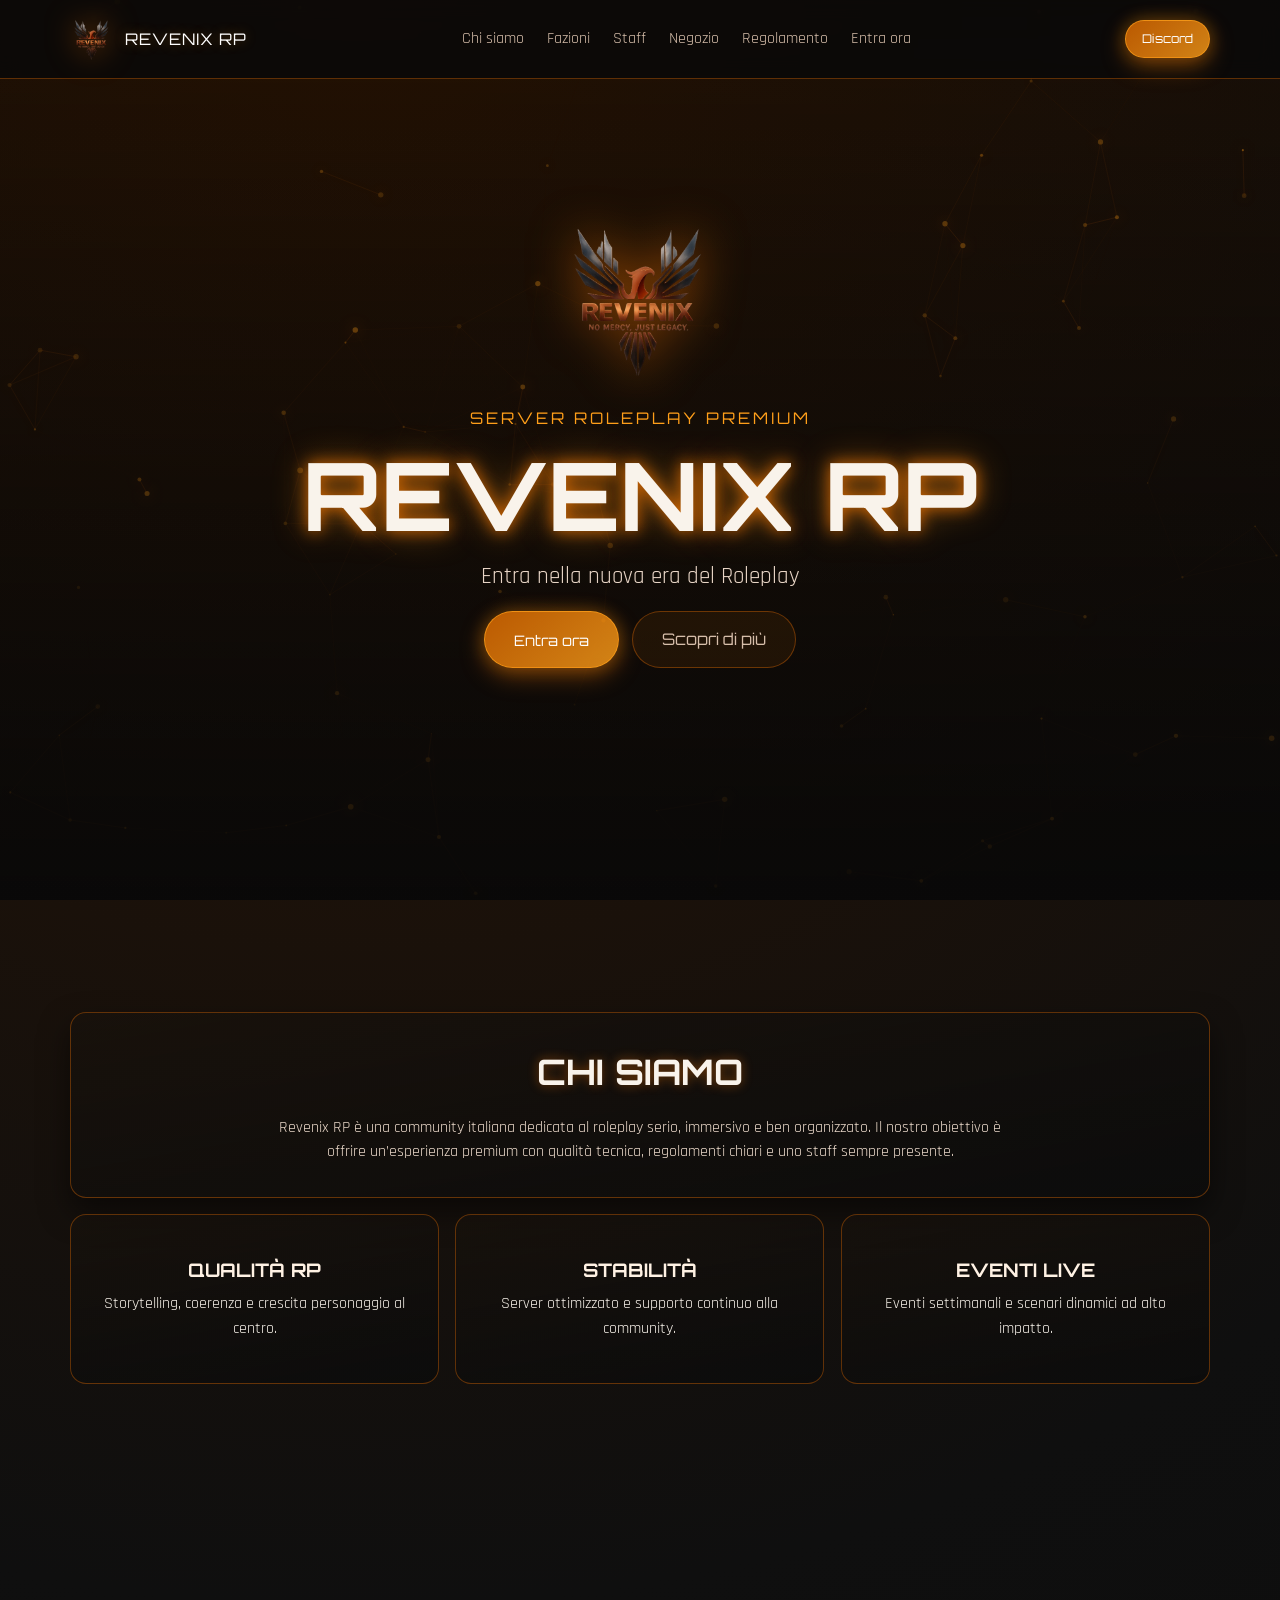
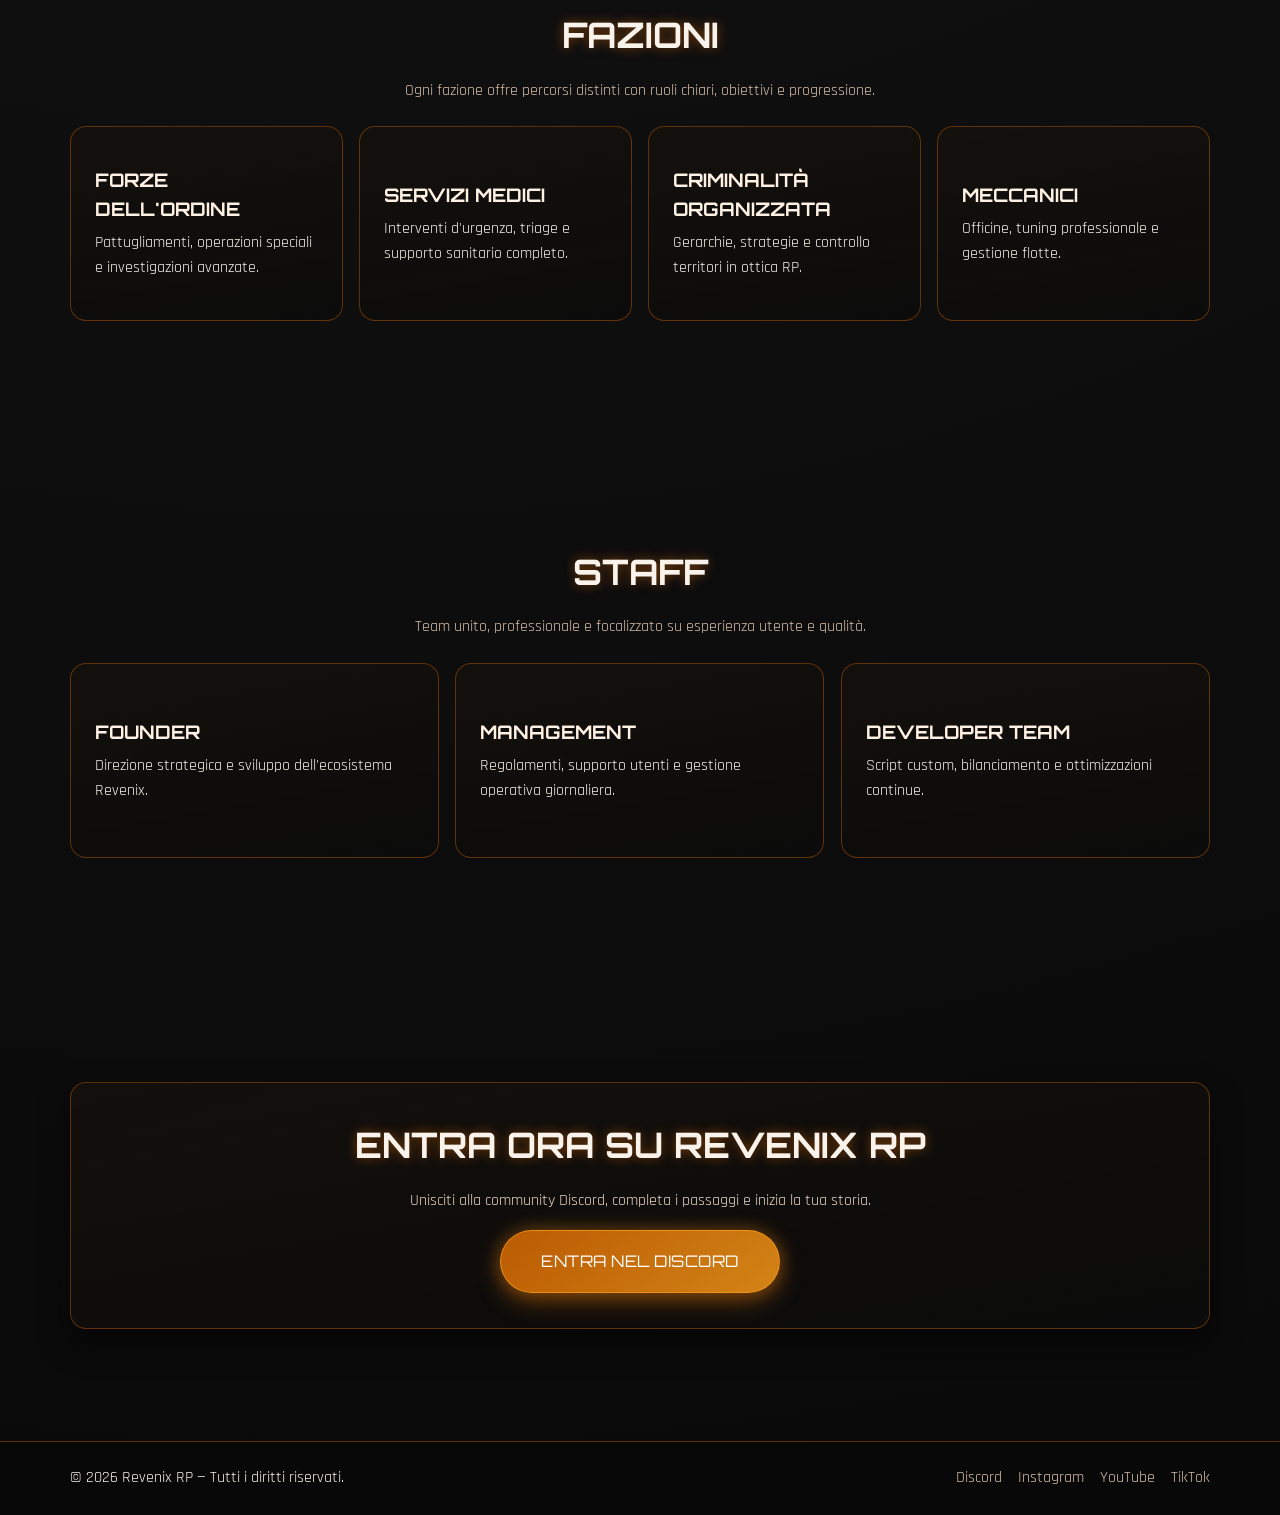
==== commit ac9fe3af: "Update index.html" ====
--- a/index.html
+++ b/index.html
@@ -41,7 +41,7 @@
           </ul>
         </nav>
 
-        <a class="btn btn-small" href="https://discord.gg/" target="_blank" rel="noopener noreferrer">Discord</a>
+        <a class="btn btn-small" href="https://discord.gg/revenix" target="_blank" rel="noopener noreferrer">Discord</a>
       </div>
     </header>
 
@@ -54,7 +54,7 @@
           <h1>Revenix RP</h1>
           <p class="subtitle">Entra nella nuova era del Roleplay</p>
           <div class="hero-actions">
-            <a class="btn btn-large glow" href="https://discord.gg/" target="_blank" rel="noopener noreferrer">Entra ora</a>
+            <a class="btn btn-large glow" href="https://discord.gg/revenix" target="_blank" rel="noopener noreferrer">Entra ora</a>
             <a class="btn btn-ghost" href="#chi-siamo">Scopri di più</a>
           </div>
         </div>
@@ -112,7 +112,7 @@
         <div class="container card cta-box elevated">
           <h2>Entra ora su Revenix RP</h2>
           <p>Unisciti alla community Discord, completa i passaggi e inizia la tua storia.</p>
-          <a class="btn btn-cta glow" href="https://discord.gg/" target="_blank" rel="noopener noreferrer">ENTRA NEL DISCORD</a>
+          <a class="btn btn-cta glow" href="https://discord.gg/revenix" target="_blank" rel="noopener noreferrer">ENTRA NEL DISCORD</a>
         </div>
       </section>
     </main>
@@ -121,7 +121,7 @@
       <div class="container footer-content">
         <p>© 2026 Revenix RP — Tutti i diritti riservati.</p>
         <div class="social-links">
-          <a href="https://discord.gg/" target="_blank" rel="noopener noreferrer">Discord</a>
+          <a href="https://discord.gg/revenix" target="_blank" rel="noopener noreferrer">Discord</a>
           <a href="https://instagram.com/" target="_blank" rel="noopener noreferrer">Instagram</a>
           <a href="https://youtube.com/" target="_blank" rel="noopener noreferrer">YouTube</a>
           <a href="https://tiktok.com/" target="_blank" rel="noopener noreferrer">TikTok</a>
--- a/style.css
+++ b/style.css
@@ -879,3 +879,53 @@
     display: none;
   }
 }
+
+/* Soldi image cards */
+.shop-image-wrap {
+  position: relative;
+  border-radius: 12px;
+  overflow: hidden;
+  border: 1px solid rgba(255, 159, 26, 0.4);
+  background: rgba(0, 0, 0, 0.45);
+}
+
+.shop-image {
+  width: 100%;
+  max-height: 180px;
+  object-fit: cover;
+  display: block;
+  transition: transform 0.45s var(--ease-soft), filter 0.45s var(--ease-soft);
+}
+
+.shop-item:hover .shop-image {
+  transform: scale(1.06);
+  filter: brightness(1.08) saturate(1.05);
+}
+
+.shop-image-wrap::after {
+  content: '';
+  position: absolute;
+  inset: 0;
+  pointer-events: none;
+  box-shadow: inset 0 0 0 1px rgba(255, 159, 26, 0.35), inset 0 -40px 45px rgba(0, 0, 0, 0.38);
+}
+
+.shop-amount {
+  font-family: "Orbitron", sans-serif;
+  font-size: 1.08rem;
+  color: #ffcf9a;
+  text-shadow: 0 0 12px rgba(255, 122, 0, 0.55);
+}
+
+.shop-badge {
+  width: fit-content;
+  font-family: "Orbitron", sans-serif;
+  font-size: 0.7rem;
+  letter-spacing: 0.6px;
+  text-transform: uppercase;
+  padding: 0.35rem 0.65rem;
+  border-radius: 999px;
+  color: #1a1208;
+  background: linear-gradient(130deg, #ffcc80, #ff9f1a);
+  box-shadow: 0 0 16px rgba(255, 159, 26, 0.5);
+}
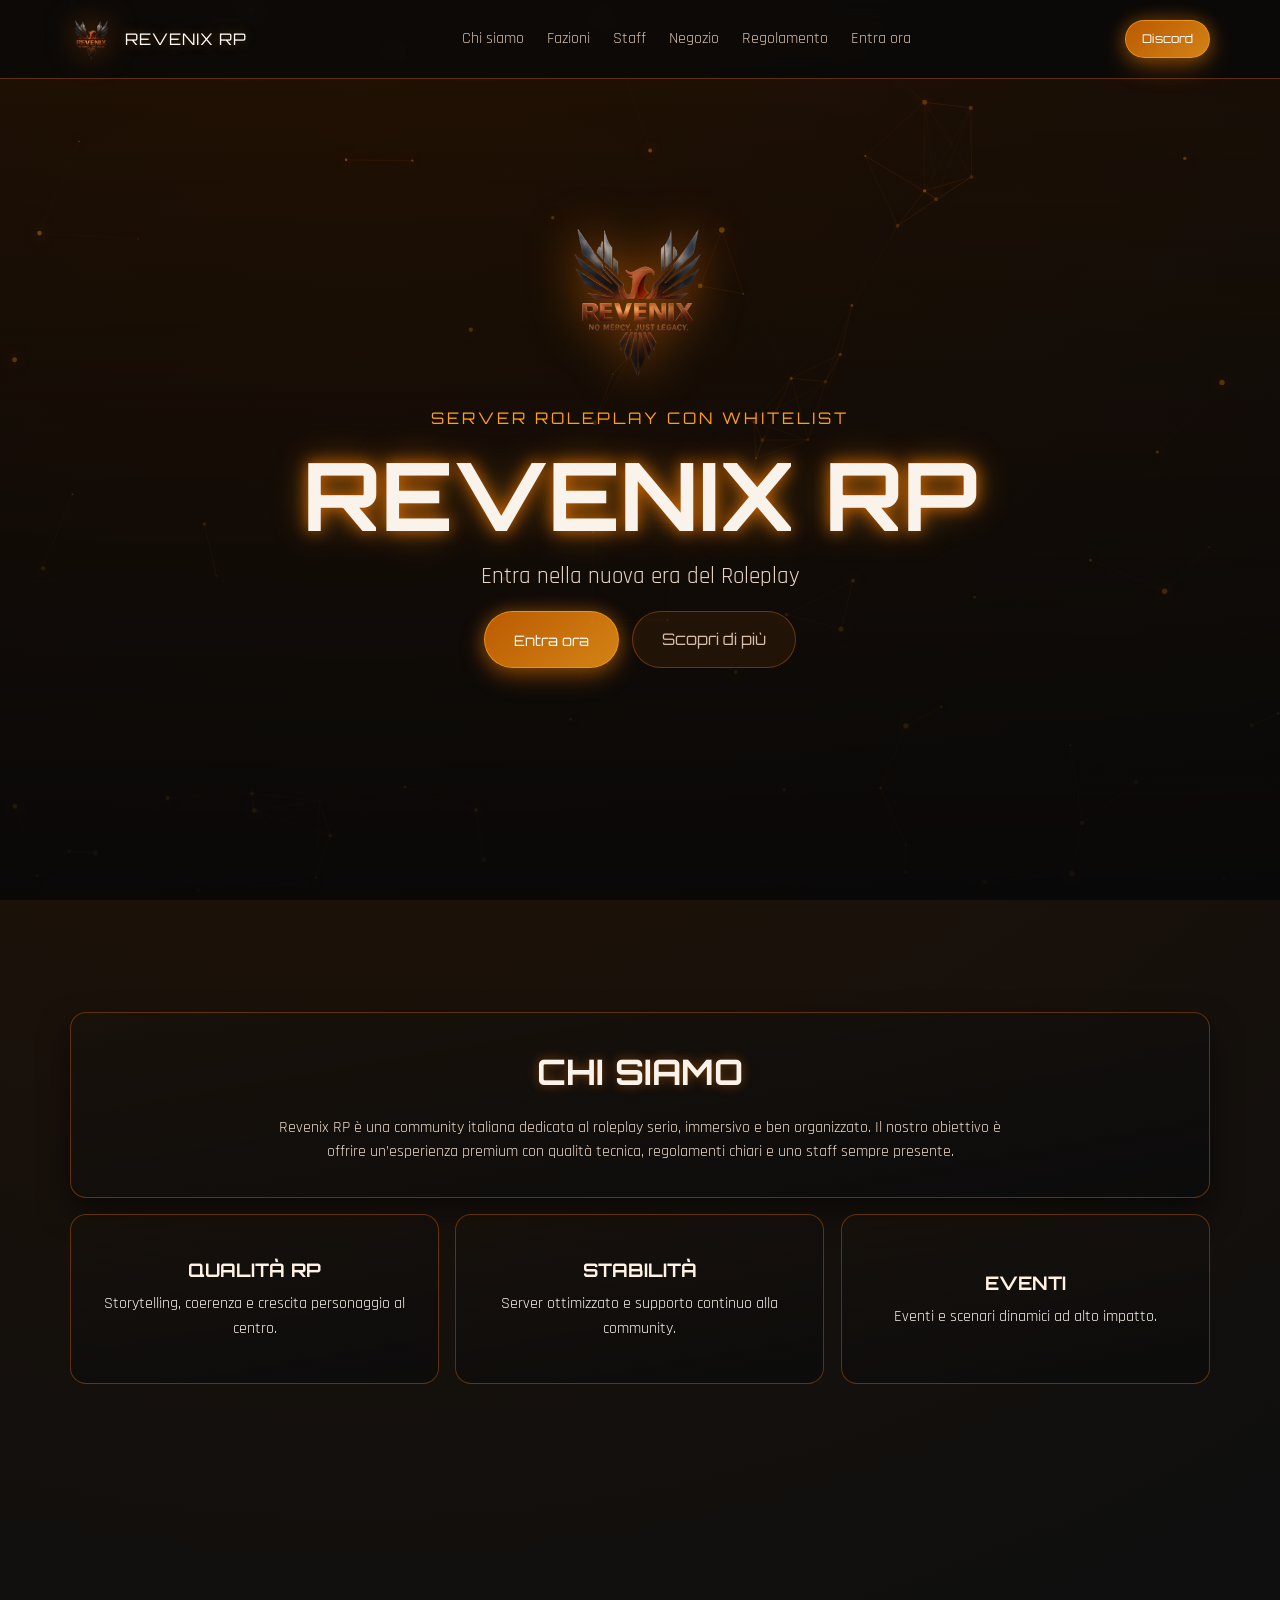
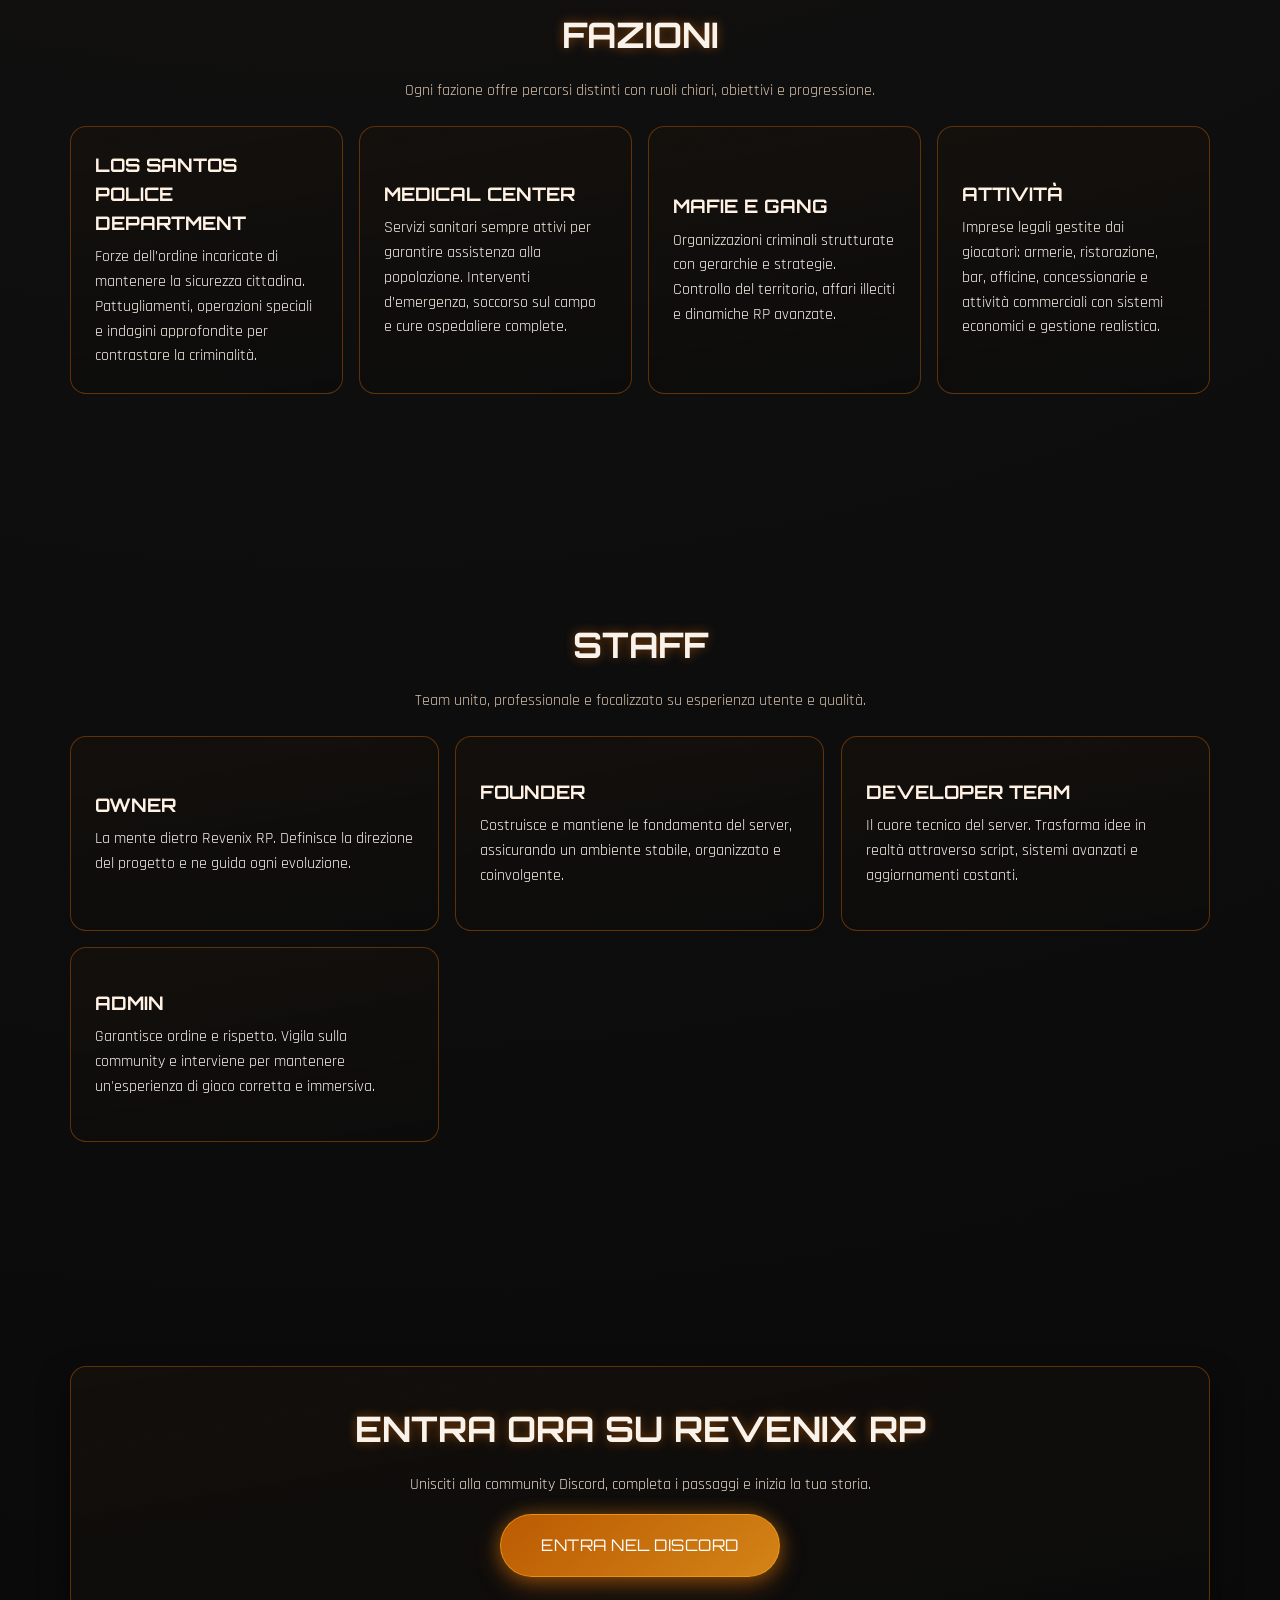
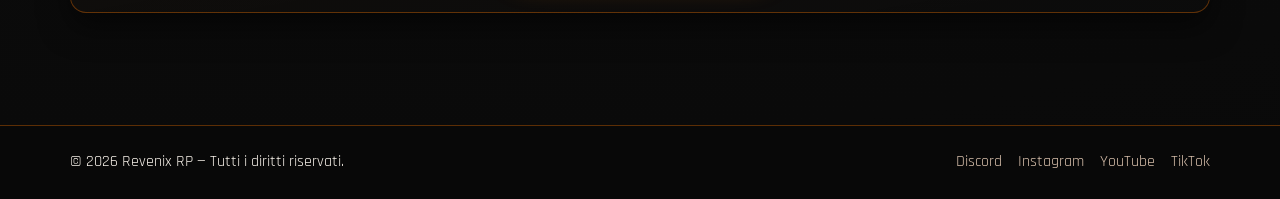
==== commit fa5c51ea: "Update index.html" ====
--- a/index.html
+++ b/index.html
@@ -50,7 +50,7 @@
         <div class="hero-overlay"></div>
         <div class="container hero-content">
           <img src="revenix.png" alt="Logo Revenix RP" class="hero-logo" />
-          <p class="kicker">Server Roleplay Premium</p>
+          <p class="kicker">Server Roleplay con Whitelist</p>
           <h1>Revenix RP</h1>
           <p class="subtitle">Entra nella nuova era del Roleplay</p>
           <div class="hero-actions">
@@ -72,7 +72,7 @@
           <div class="about-points">
             <article class="card point-card"><h3>Qualità RP</h3><p>Storytelling, coerenza e crescita personaggio al centro.</p></article>
             <article class="card point-card"><h3>Stabilità</h3><p>Server ottimizzato e supporto continuo alla community.</p></article>
-            <article class="card point-card"><h3>Eventi Live</h3><p>Eventi settimanali e scenari dinamici ad alto impatto.</p></article>
+            <article class="card point-card"><h3>Eventi</h3><p>Eventi e scenari dinamici ad alto impatto.</p></article>
           </div>
         </div>
       </section>
@@ -84,10 +84,10 @@
             <p>Ogni fazione offre percorsi distinti con ruoli chiari, obiettivi e progressione.</p>
           </div>
           <div class="grid factions-grid">
-            <article class="card faction-card"><h3>Forze dell'Ordine</h3><p>Pattugliamenti, operazioni speciali e investigazioni avanzate.</p></article>
-            <article class="card faction-card"><h3>Servizi Medici</h3><p>Interventi d'urgenza, triage e supporto sanitario completo.</p></article>
-            <article class="card faction-card"><h3>Criminalità Organizzata</h3><p>Gerarchie, strategie e controllo territori in ottica RP.</p></article>
-            <article class="card faction-card"><h3>Meccanici</h3><p>Officine, tuning professionale e gestione flotte.</p></article>
+<article class="card faction-card"><h3>Los Santos Police Department</h3><p>Forze dell’ordine incaricate di mantenere la sicurezza cittadina. Pattugliamenti, operazioni speciali e indagini approfondite per contrastare la criminalità.</p></article>
+<article class="card faction-card"><h3>Medical Center</h3><p>Servizi sanitari sempre attivi per garantire assistenza alla popolazione. Interventi d’emergenza, soccorso sul campo e cure ospedaliere complete.</p></article>
+<article class="card faction-card"><h3>Mafie e Gang</h3><p>Organizzazioni criminali strutturate con gerarchie e strategie. Controllo del territorio, affari illeciti e dinamiche RP avanzate.</p></article>
+<article class="card faction-card"><h3>Attività</h3><p>Imprese legali gestite dai giocatori: armerie, ristorazione, bar, officine, concessionarie e attività commerciali con sistemi economici e gestione realistica.</p></article>
           </div>
         </div>
       </section>
@@ -99,9 +99,10 @@
             <p>Team unito, professionale e focalizzato su esperienza utente e qualità.</p>
           </div>
           <div class="grid staff-grid">
-            <article class="card staff-card"><h3>Founder</h3><p>Direzione strategica e sviluppo dell'ecosistema Revenix.</p></article>
-            <article class="card staff-card"><h3>Management</h3><p>Regolamenti, supporto utenti e gestione operativa giornaliera.</p></article>
-            <article class="card staff-card"><h3>Developer Team</h3><p>Script custom, bilanciamento e ottimizzazioni continue.</p></article>
+            <article class="card staff-card"><h3>Owner</h3><p>La mente dietro Revenix RP. Definisce la direzione del progetto e ne guida ogni evoluzione.</p></article>
+            <article class="card staff-card"><h3>Founder</h3><p>Costruisce e mantiene le fondamenta del server, assicurando un ambiente stabile, organizzato e coinvolgente.</p></article>
+            <article class="card staff-card"><h3>Developer Team</h3><p>Il cuore tecnico del server. Trasforma idee in realtà attraverso script, sistemi avanzati e aggiornamenti costanti.</p></article>
+            <article class="card staff-card"><h3>Admin</h3><p>Garantisce ordine e rispetto. Vigila sulla community e interviene per mantenere un'esperienza di gioco corretta e immersiva.</p></article>
           </div>
         </div>
       </section>
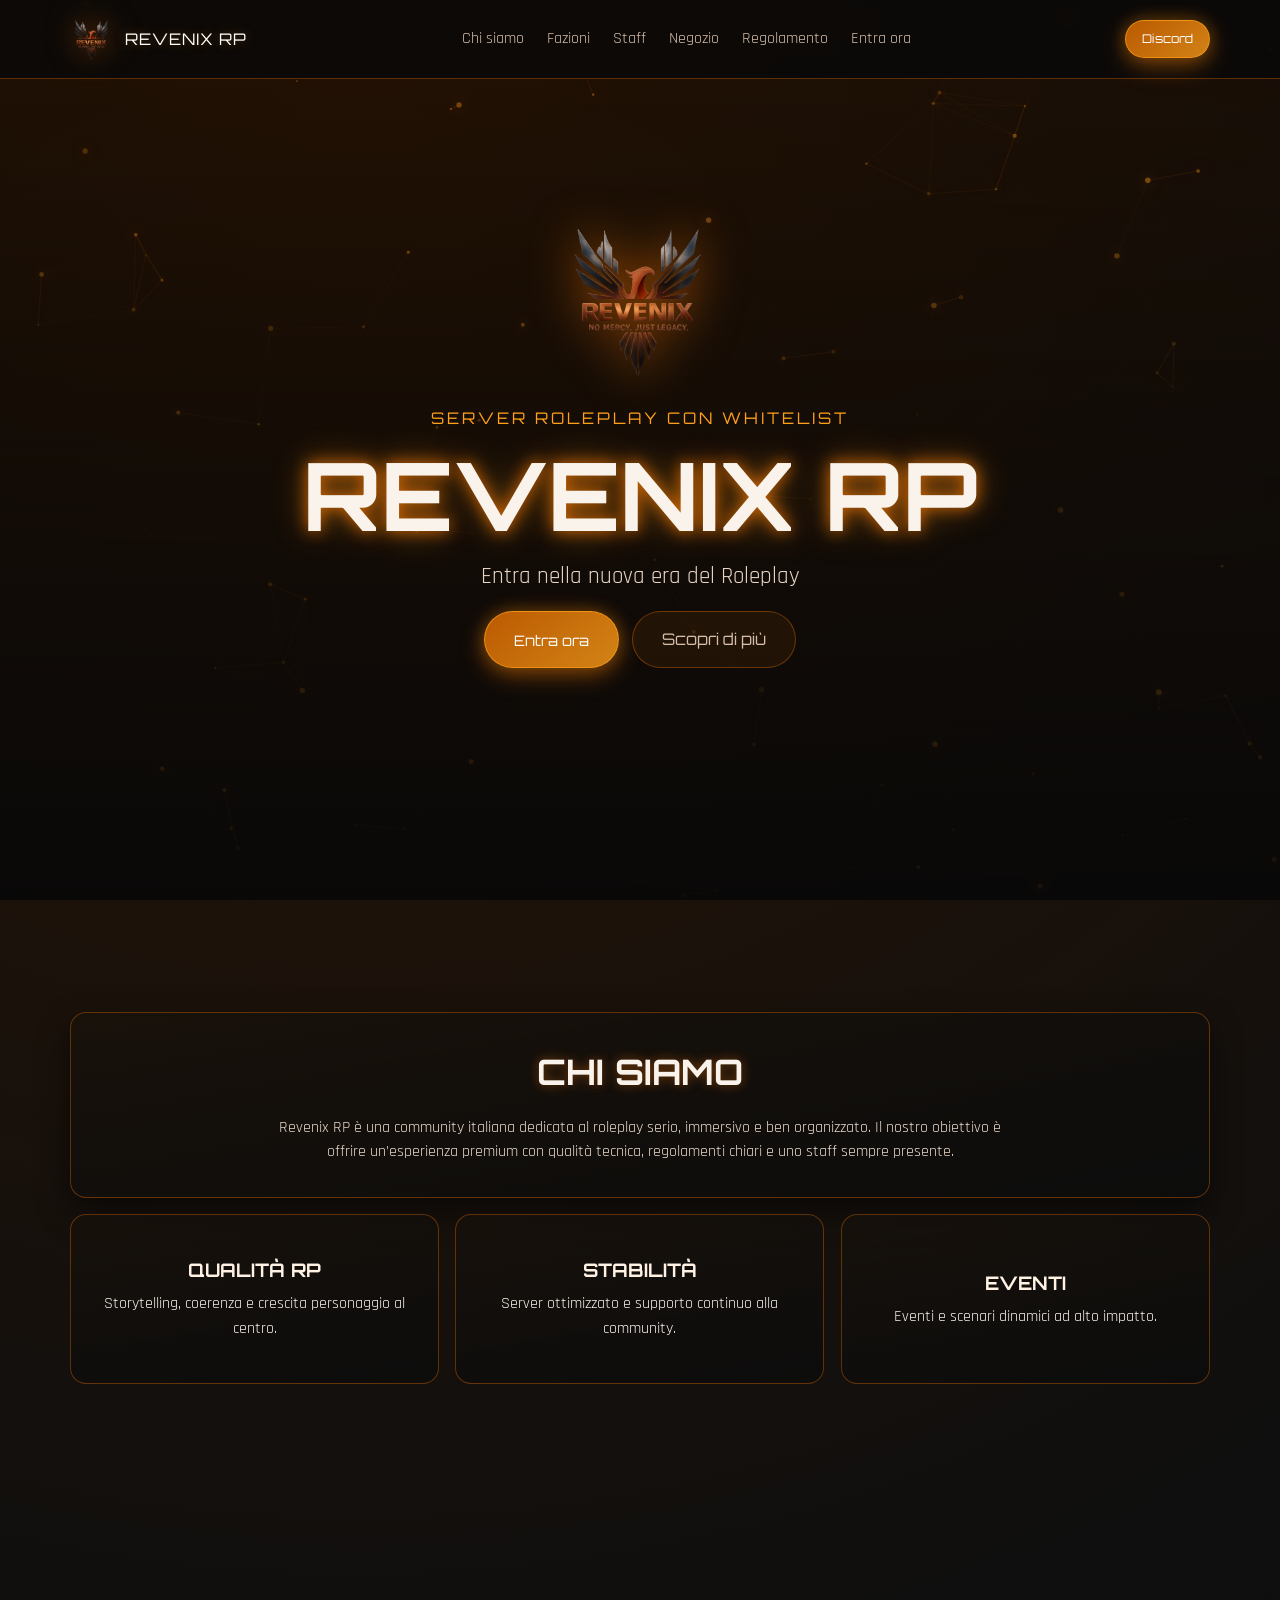
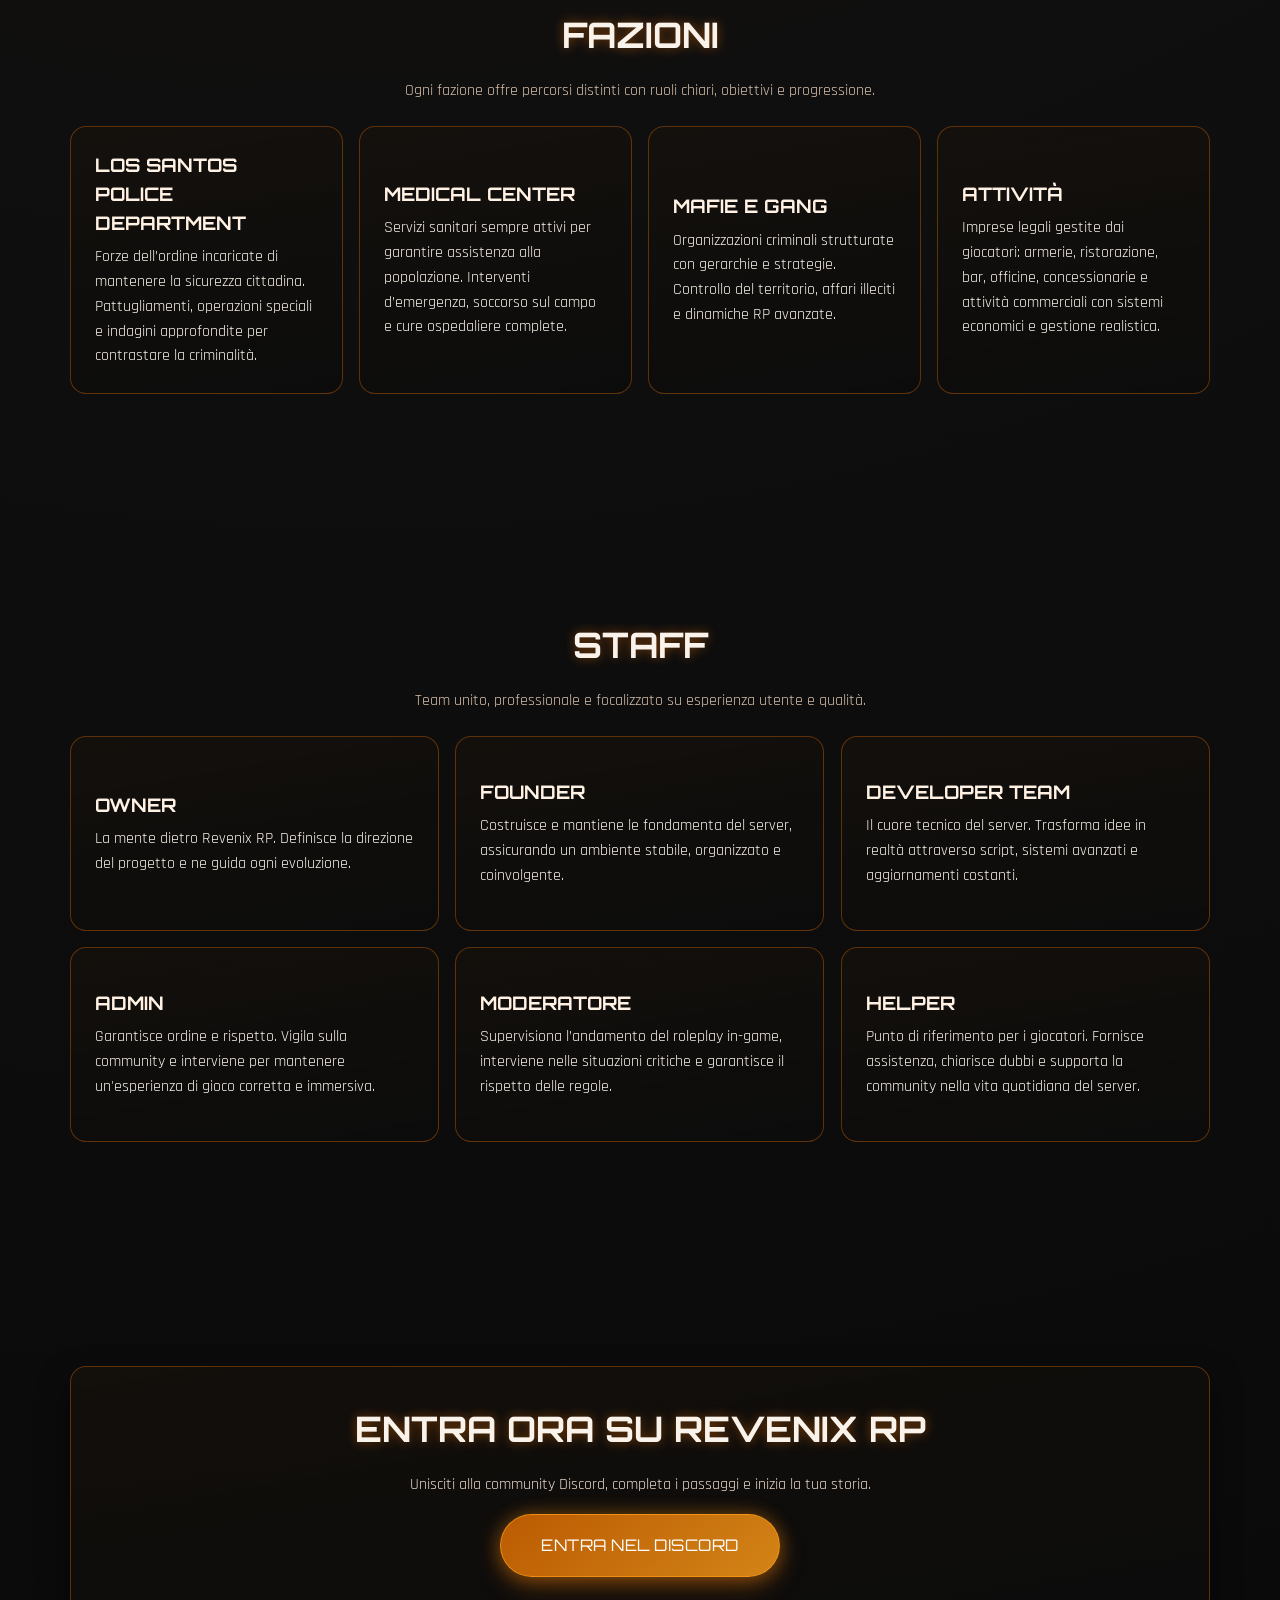
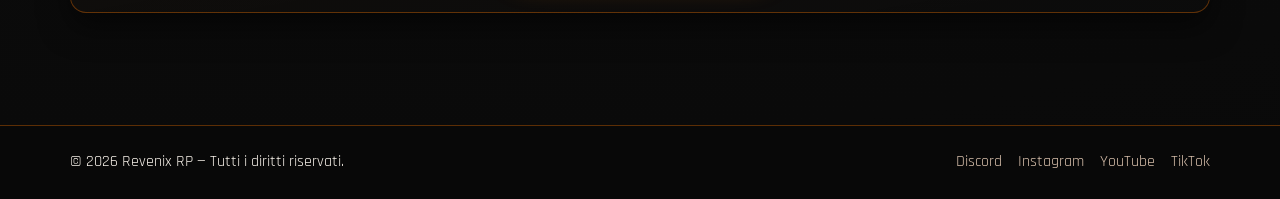
==== commit f0782c8f: "Update index.html" ====
--- a/index.html
+++ b/index.html
@@ -103,6 +103,8 @@
             <article class="card staff-card"><h3>Founder</h3><p>Costruisce e mantiene le fondamenta del server, assicurando un ambiente stabile, organizzato e coinvolgente.</p></article>
             <article class="card staff-card"><h3>Developer Team</h3><p>Il cuore tecnico del server. Trasforma idee in realtà attraverso script, sistemi avanzati e aggiornamenti costanti.</p></article>
             <article class="card staff-card"><h3>Admin</h3><p>Garantisce ordine e rispetto. Vigila sulla community e interviene per mantenere un'esperienza di gioco corretta e immersiva.</p></article>
+            <article class="card staff-card"><h3>Moderatore</h3><p>Supervisiona l’andamento del roleplay in-game, interviene nelle situazioni critiche e garantisce il rispetto delle regole.</p></article>
+            <article class="card staff-card"><h3>Helper</h3><p>Punto di riferimento per i giocatori. Fornisce assistenza, chiarisce dubbi e supporta la community nella vita quotidiana del server.</p></article>
           </div>
         </div>
       </section>
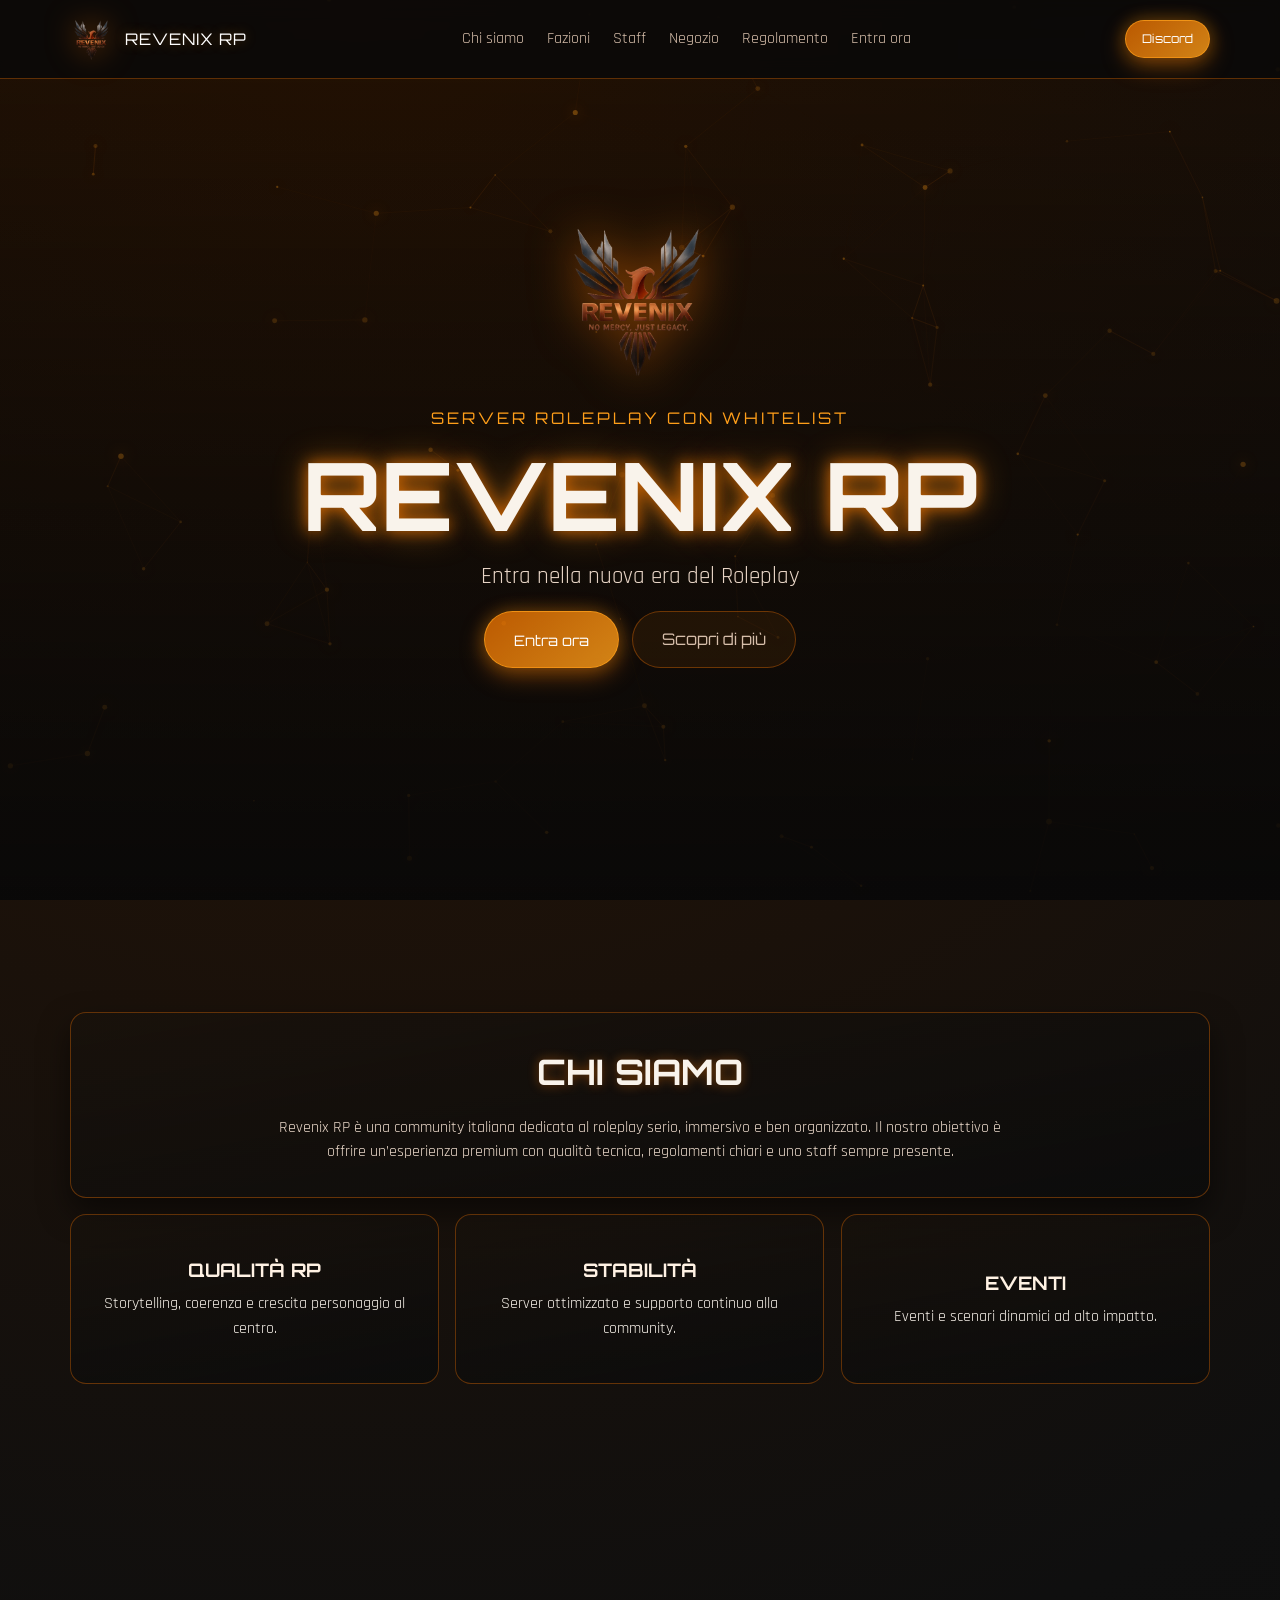
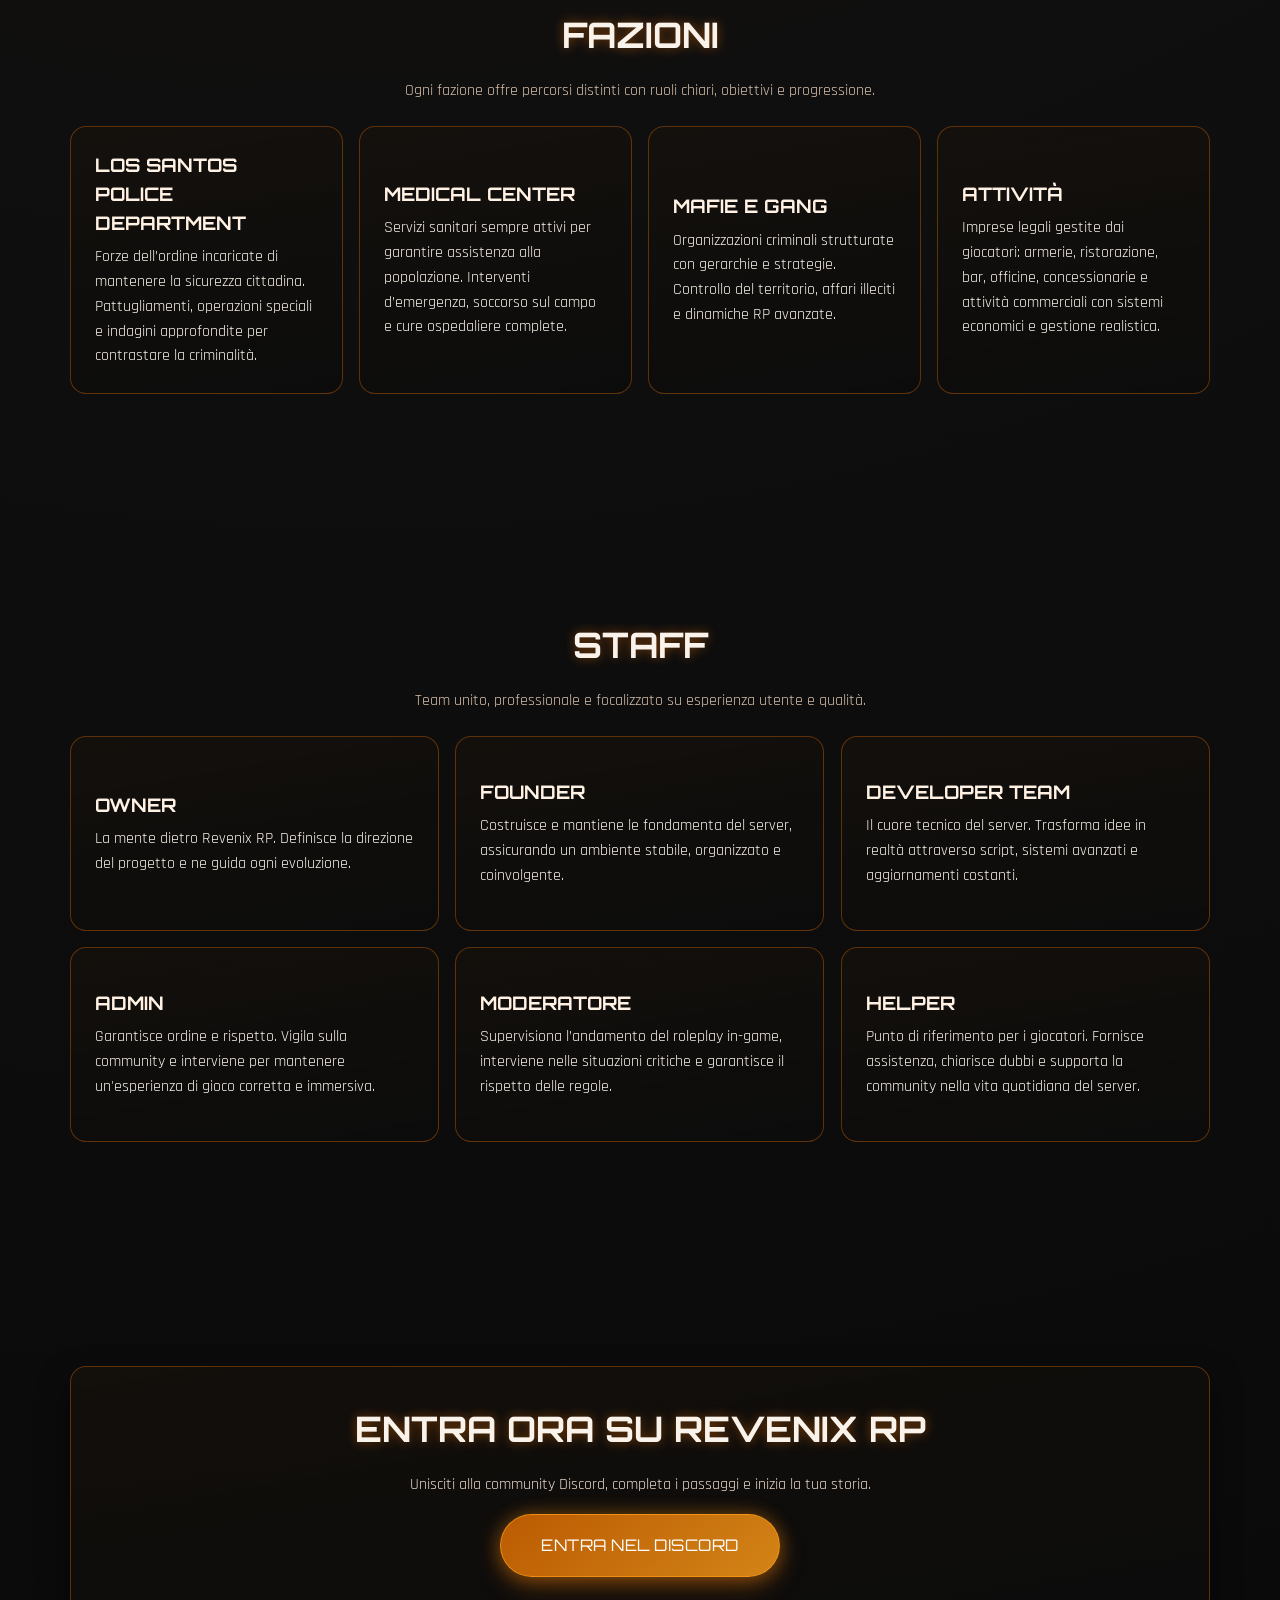
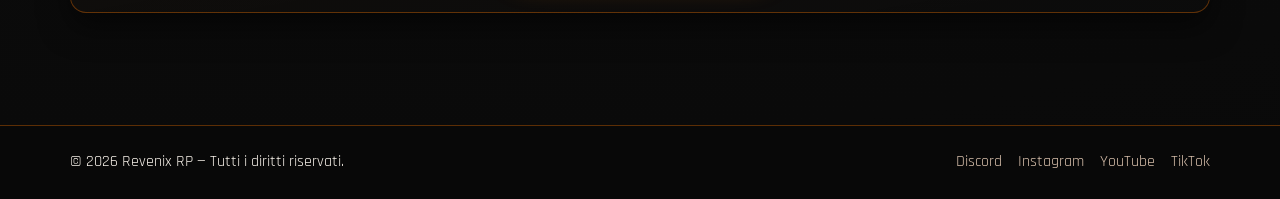
==== commit 88e98531: "Update index.html" ====
--- a/index.html
+++ b/index.html
@@ -4,10 +4,10 @@
     <meta charset="UTF-8" />
     <meta name="viewport" content="width=device-width, initial-scale=1.0" />
     <title>Revenix RP | Server Roleplay Italiano</title>
-    <meta
-      name="description"
-      content="Revenix RP: server roleplay moderno stile gaming nero e arancione premium."
-    />
+<meta
+  name="description"
+  content="Revenix RP è un server roleplay italiano con whitelist, economia realistica, fazioni attive e un'esperienza immersiva pensata per chi vuole vivere il vero RP."
+/>
     <link rel="preconnect" href="https://fonts.googleapis.com" />
     <link rel="preconnect" href="https://fonts.gstatic.com" crossorigin />
     <link
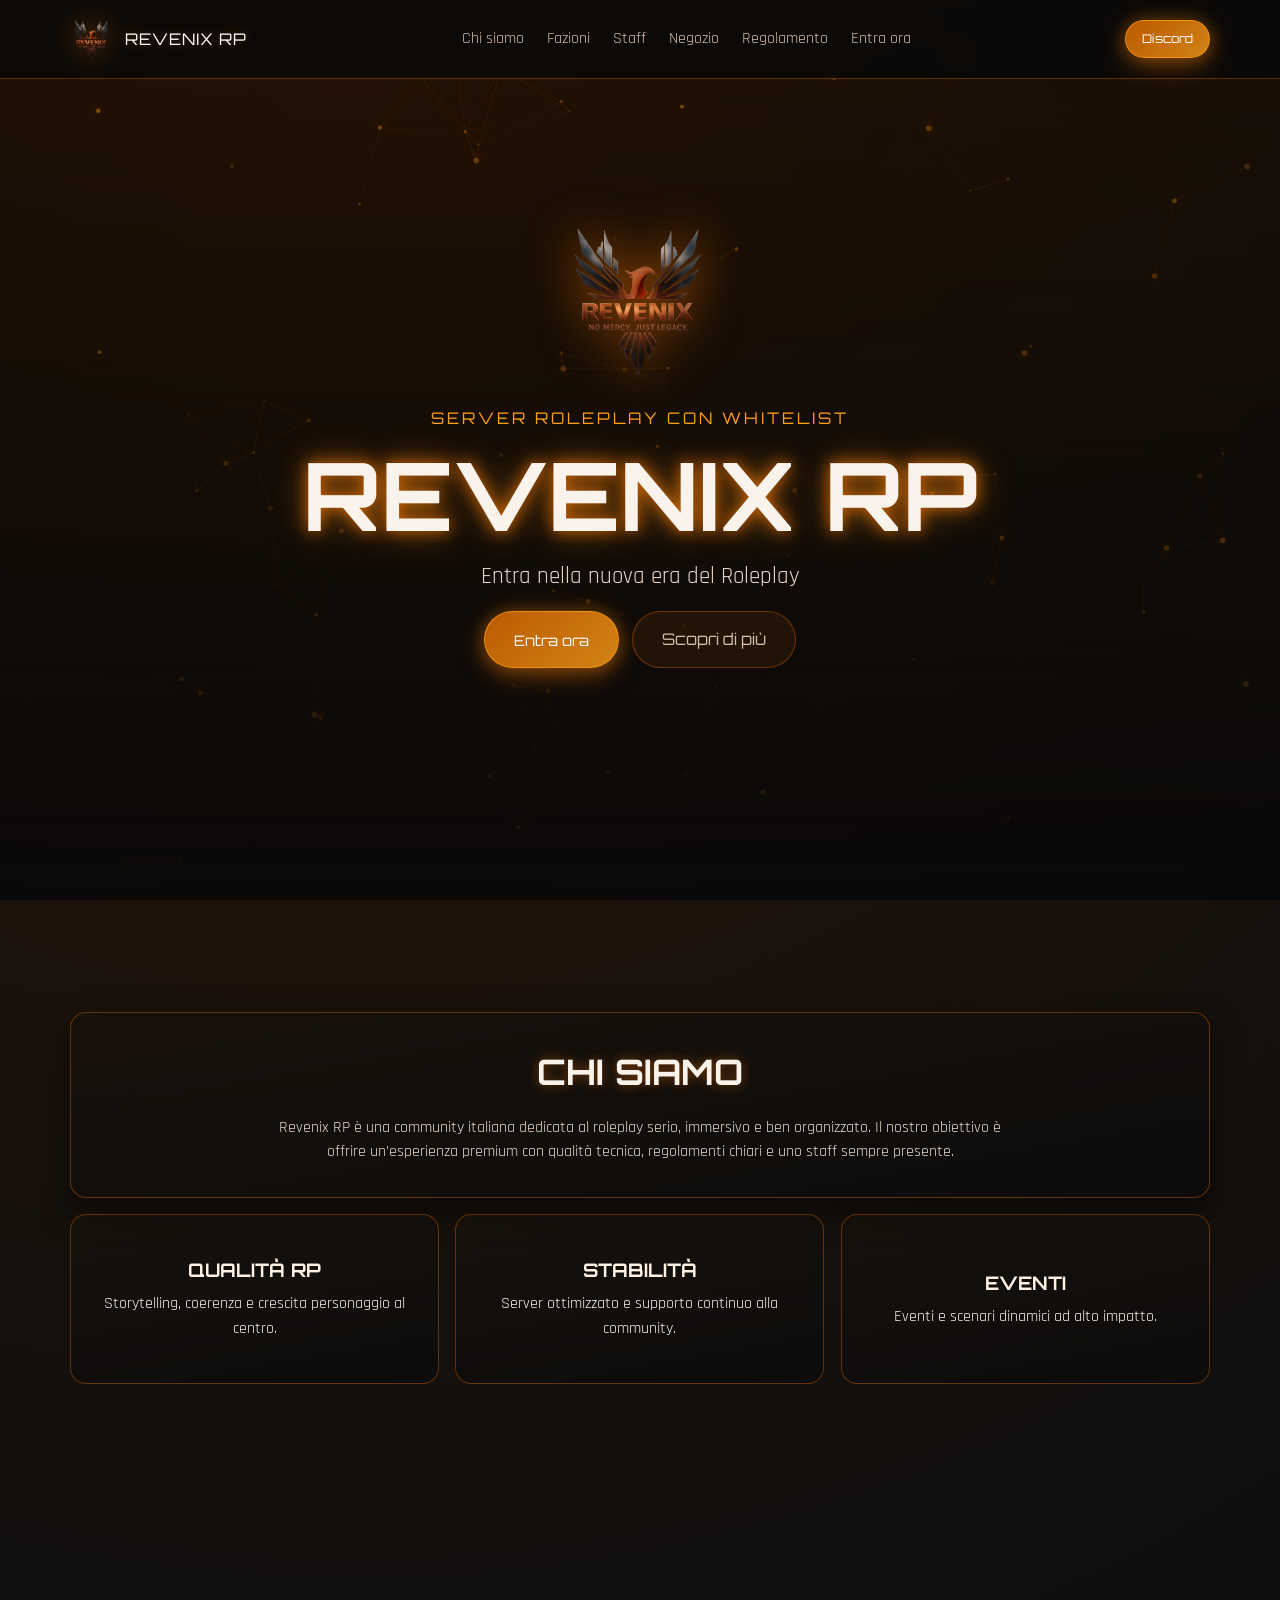
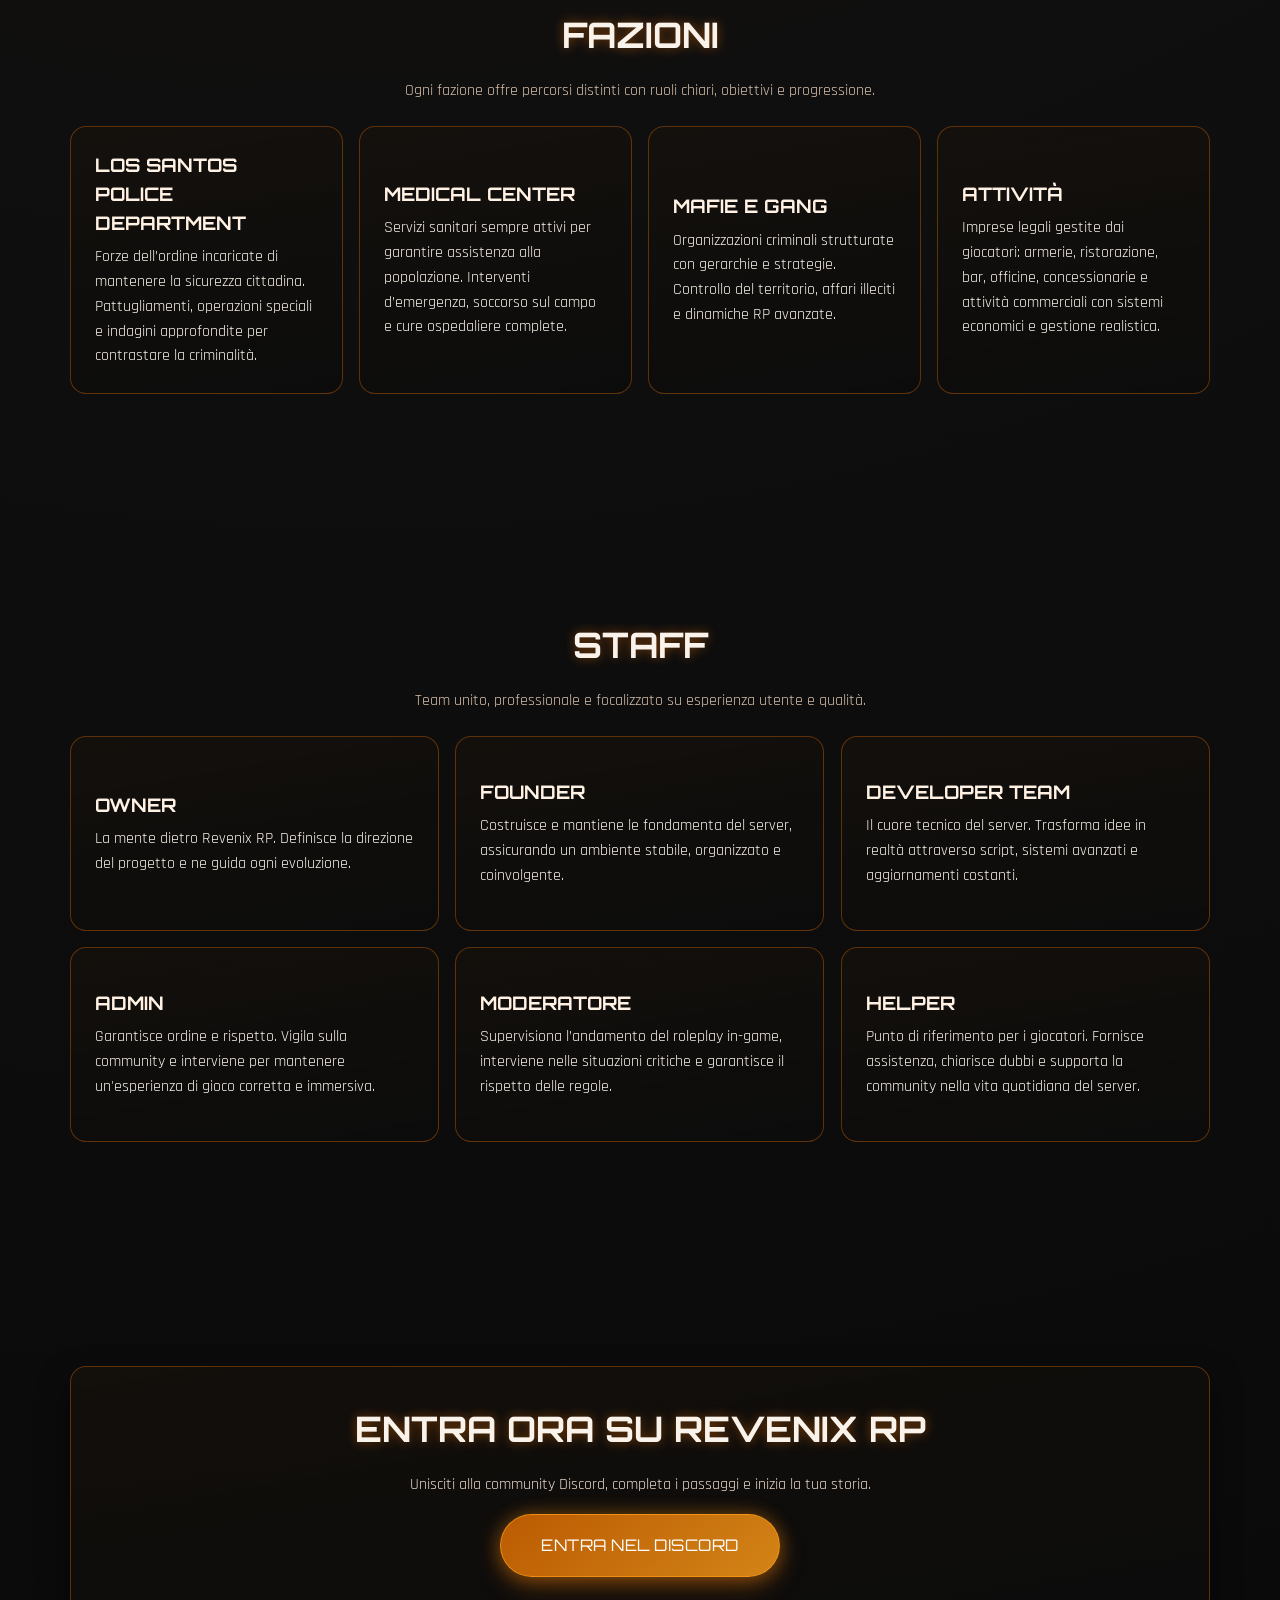
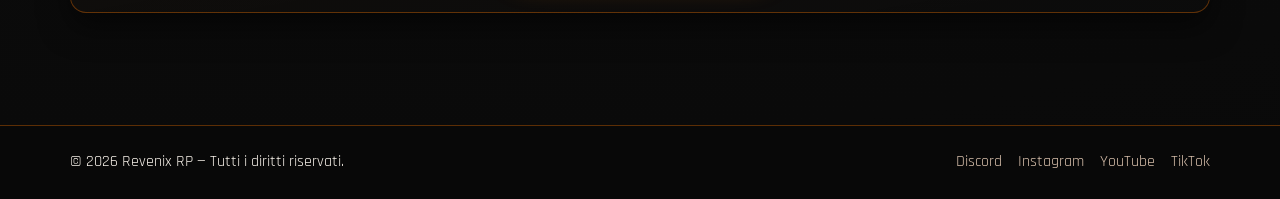
==== commit f8b52ad6: "Update index.html" ====
--- a/index.html
+++ b/index.html
@@ -4,10 +4,10 @@
     <meta charset="UTF-8" />
     <meta name="viewport" content="width=device-width, initial-scale=1.0" />
     <title>Revenix RP | Server Roleplay Italiano</title>
-<meta
-  name="description"
-  content="Revenix RP è un server roleplay italiano con whitelist, economia realistica, fazioni attive e un'esperienza immersiva pensata per chi vuole vivere il vero RP."
-/>
+    <meta
+      name="description"
+      content="Revenix RP è un server roleplay italiano con whitelist, fazioni attive, economia realistica e un'esperienza immersiva pensata per chi vuole vivere il vero RP."
+    />
     <link rel="preconnect" href="https://fonts.googleapis.com" />
     <link rel="preconnect" href="https://fonts.gstatic.com" crossorigin />
     <link
@@ -26,7 +26,12 @@
           <span class="logo-text">Revenix RP</span>
         </a>
 
-        <button class="menu-toggle" aria-label="Apri menu" aria-expanded="false" aria-controls="primary-nav">
+        <button
+          class="menu-toggle"
+          aria-label="Apri menu"
+          aria-expanded="false"
+          aria-controls="primary-nav"
+        >
           <span></span><span></span><span></span>
         </button>
 
@@ -41,7 +46,13 @@
           </ul>
         </nav>
 
-        <a class="btn btn-small" href="https://discord.gg/revenix" target="_blank" rel="noopener noreferrer">Discord</a>
+        <a
+          class="btn btn-small"
+          href="https://discord.gg/revenix"
+          target="_blank"
+          rel="noopener noreferrer"
+          >Discord</a
+        >
       </div>
     </header>
 
@@ -54,7 +65,13 @@
           <h1>Revenix RP</h1>
           <p class="subtitle">Entra nella nuova era del Roleplay</p>
           <div class="hero-actions">
-            <a class="btn btn-large glow" href="https://discord.gg/revenix" target="_blank" rel="noopener noreferrer">Entra ora</a>
+            <a
+              class="btn btn-large glow"
+              href="https://discord.gg/revenix"
+              target="_blank"
+              rel="noopener noreferrer"
+              >Entra ora</a
+            >
             <a class="btn btn-ghost" href="#chi-siamo">Scopri di più</a>
           </div>
         </div>
@@ -65,14 +82,25 @@
           <div class="card elevated about-main">
             <h2>Chi siamo</h2>
             <p>
-              Revenix RP è una community italiana dedicata al roleplay serio, immersivo e ben organizzato.
-              Il nostro obiettivo è offrire un’esperienza premium con qualità tecnica, regolamenti chiari e uno staff sempre presente.
+              Revenix RP è una community italiana dedicata al roleplay serio,
+              immersivo e ben organizzato. Il nostro obiettivo è offrire
+              un’esperienza premium con qualità tecnica, regolamenti chiari e
+              uno staff sempre presente.
             </p>
           </div>
           <div class="about-points">
-            <article class="card point-card"><h3>Qualità RP</h3><p>Storytelling, coerenza e crescita personaggio al centro.</p></article>
-            <article class="card point-card"><h3>Stabilità</h3><p>Server ottimizzato e supporto continuo alla community.</p></article>
-            <article class="card point-card"><h3>Eventi</h3><p>Eventi e scenari dinamici ad alto impatto.</p></article>
+            <article class="card point-card">
+              <h3>Qualità RP</h3>
+              <p>Storytelling, coerenza e crescita personaggio al centro.</p>
+            </article>
+            <article class="card point-card">
+              <h3>Stabilità</h3>
+              <p>Server ottimizzato e supporto continuo alla community.</p>
+            </article>
+            <article class="card point-card">
+              <h3>Eventi</h3>
+              <p>Eventi e scenari dinamici ad alto impatto.</p>
+            </article>
           </div>
         </div>
       </section>
@@ -81,13 +109,44 @@
         <div class="container">
           <div class="section-head">
             <h2>Fazioni</h2>
-            <p>Ogni fazione offre percorsi distinti con ruoli chiari, obiettivi e progressione.</p>
+            <p>
+              Ogni fazione offre percorsi distinti con ruoli chiari, obiettivi e
+              progressione.
+            </p>
           </div>
           <div class="grid factions-grid">
-<article class="card faction-card"><h3>Los Santos Police Department</h3><p>Forze dell’ordine incaricate di mantenere la sicurezza cittadina. Pattugliamenti, operazioni speciali e indagini approfondite per contrastare la criminalità.</p></article>
-<article class="card faction-card"><h3>Medical Center</h3><p>Servizi sanitari sempre attivi per garantire assistenza alla popolazione. Interventi d’emergenza, soccorso sul campo e cure ospedaliere complete.</p></article>
-<article class="card faction-card"><h3>Mafie e Gang</h3><p>Organizzazioni criminali strutturate con gerarchie e strategie. Controllo del territorio, affari illeciti e dinamiche RP avanzate.</p></article>
-<article class="card faction-card"><h3>Attività</h3><p>Imprese legali gestite dai giocatori: armerie, ristorazione, bar, officine, concessionarie e attività commerciali con sistemi economici e gestione realistica.</p></article>
+            <article class="card faction-card">
+              <h3>Los Santos Police Department</h3>
+              <p>
+                Forze dell’ordine incaricate di mantenere la sicurezza
+                cittadina. Pattugliamenti, operazioni speciali e indagini
+                approfondite per contrastare la criminalità.
+              </p>
+            </article>
+            <article class="card faction-card">
+              <h3>Medical Center</h3>
+              <p>
+                Servizi sanitari sempre attivi per garantire assistenza alla
+                popolazione. Interventi d’emergenza, soccorso sul campo e cure
+                ospedaliere complete.
+              </p>
+            </article>
+            <article class="card faction-card">
+              <h3>Mafie e Gang</h3>
+              <p>
+                Organizzazioni criminali strutturate con gerarchie e strategie.
+                Controllo del territorio, affari illeciti e dinamiche RP
+                avanzate.
+              </p>
+            </article>
+            <article class="card faction-card">
+              <h3>Attività</h3>
+              <p>
+                Imprese legali gestite dai giocatori: armerie, ristorazione,
+                bar, officine, concessionarie e attività commerciali con sistemi
+                economici e gestione realistica.
+              </p>
+            </article>
           </div>
         </div>
       </section>
@@ -96,26 +155,74 @@
         <div class="container">
           <div class="section-head">
             <h2>Staff</h2>
-            <p>Team unito, professionale e focalizzato su esperienza utente e qualità.</p>
+            <p>
+              Team unito, professionale e focalizzato su esperienza utente e
+              qualità.
+            </p>
           </div>
           <div class="grid staff-grid">
-            <article class="card staff-card"><h3>Owner</h3><p>La mente dietro Revenix RP. Definisce la direzione del progetto e ne guida ogni evoluzione.</p></article>
-            <article class="card staff-card"><h3>Founder</h3><p>Costruisce e mantiene le fondamenta del server, assicurando un ambiente stabile, organizzato e coinvolgente.</p></article>
-            <article class="card staff-card"><h3>Developer Team</h3><p>Il cuore tecnico del server. Trasforma idee in realtà attraverso script, sistemi avanzati e aggiornamenti costanti.</p></article>
-            <article class="card staff-card"><h3>Admin</h3><p>Garantisce ordine e rispetto. Vigila sulla community e interviene per mantenere un'esperienza di gioco corretta e immersiva.</p></article>
-            <article class="card staff-card"><h3>Moderatore</h3><p>Supervisiona l’andamento del roleplay in-game, interviene nelle situazioni critiche e garantisce il rispetto delle regole.</p></article>
-            <article class="card staff-card"><h3>Helper</h3><p>Punto di riferimento per i giocatori. Fornisce assistenza, chiarisce dubbi e supporta la community nella vita quotidiana del server.</p></article>
-          </div>
-        </div>
-      </section>
-
-      
+            <article class="card staff-card">
+              <h3>Owner</h3>
+              <p>
+                La mente dietro Revenix RP. Definisce la direzione del progetto
+                e ne guida ogni evoluzione.
+              </p>
+            </article>
+            <article class="card staff-card">
+              <h3>Founder</h3>
+              <p>
+                Costruisce e mantiene le fondamenta del server, assicurando un
+                ambiente stabile, organizzato e coinvolgente.
+              </p>
+            </article>
+            <article class="card staff-card">
+              <h3>Developer Team</h3>
+              <p>
+                Il cuore tecnico del server. Trasforma idee in realtà attraverso
+                script, sistemi avanzati e aggiornamenti costanti.
+              </p>
+            </article>
+            <article class="card staff-card">
+              <h3>Admin</h3>
+              <p>
+                Garantisce ordine e rispetto. Vigila sulla community e
+                interviene per mantenere un'esperienza di gioco corretta e
+                immersiva.
+              </p>
+            </article>
+            <article class="card staff-card">
+              <h3>Moderatore</h3>
+              <p>
+                Supervisiona l’andamento del roleplay in-game, interviene nelle
+                situazioni critiche e garantisce il rispetto delle regole.
+              </p>
+            </article>
+            <article class="card staff-card">
+              <h3>Helper</h3>
+              <p>
+                Punto di riferimento per i giocatori. Fornisce assistenza,
+                chiarisce dubbi e supporta la community nella vita quotidiana
+                del server.
+              </p>
+            </article>
+          </div>
+        </div>
+      </section>
 
       <section id="entra-ora" class="section reveal">
         <div class="container card cta-box elevated">
           <h2>Entra ora su Revenix RP</h2>
-          <p>Unisciti alla community Discord, completa i passaggi e inizia la tua storia.</p>
-          <a class="btn btn-cta glow" href="https://discord.gg/revenix" target="_blank" rel="noopener noreferrer">ENTRA NEL DISCORD</a>
+          <p>
+            Unisciti alla community Discord, completa i passaggi e inizia la tua
+            storia.
+          </p>
+          <a
+            class="btn btn-cta glow"
+            href="https://discord.gg/revenix"
+            target="_blank"
+            rel="noopener noreferrer"
+            >ENTRA NEL DISCORD</a
+          >
         </div>
       </section>
     </main>
@@ -124,10 +231,30 @@
       <div class="container footer-content">
         <p>© 2026 Revenix RP — Tutti i diritti riservati.</p>
         <div class="social-links">
-          <a href="https://discord.gg/revenix" target="_blank" rel="noopener noreferrer">Discord</a>
-          <a href="https://instagram.com/" target="_blank" rel="noopener noreferrer">Instagram</a>
-          <a href="https://youtube.com/" target="_blank" rel="noopener noreferrer">YouTube</a>
-          <a href="https://tiktok.com/" target="_blank" rel="noopener noreferrer">TikTok</a>
+          <a
+            href="https://discord.gg/revenix"
+            target="_blank"
+            rel="noopener noreferrer"
+            >Discord</a
+          >
+          <a
+            href="https://instagram.com/"
+            target="_blank"
+            rel="noopener noreferrer"
+            >Instagram</a
+          >
+          <a
+            href="https://youtube.com/"
+            target="_blank"
+            rel="noopener noreferrer"
+            >YouTube</a
+          >
+          <a
+            href="https://tiktok.com/"
+            target="_blank"
+            rel="noopener noreferrer"
+            >TikTok</a
+          >
         </div>
       </div>
     </footer>
--- a/style.css
+++ b/style.css
@@ -853,17 +853,24 @@
   position: relative;
 }
 
-.shop-sidebar::after {
-  content: '';
+/* 🔥 NUOVO INDICATORE DINAMICO */
+.shop-indicator {
   position: absolute;
-  left: 8px;
-  top: calc(56px + (var(--active-index, 0) * 45px));
+  left: 6px;
+  top: 0;
   width: 3px;
-  height: 32px;
+  height: 0;
+  z-index: 2;
   border-radius: 999px;
   background: linear-gradient(180deg, var(--orange-strong), var(--orange));
   box-shadow: 0 0 16px rgba(255, 159, 26, 0.8);
-  transition: top 0.45s var(--ease-soft);
+  transition: top 0.35s var(--ease-soft), height 0.35s var(--ease-soft);
+  pointer-events: none;
+}
+
+/* rimuoviamo completamente il vecchio sistema */
+.shop-sidebar::after {
+  display: none !important;
 }
 
 .shop-tab {
@@ -874,8 +881,9 @@
   transform: translateX(4px);
 }
 
+/* mobile fix */
 @media (max-width: 1020px) {
-  .shop-sidebar::after {
+  .shop-indicator {
     display: none;
   }
 }
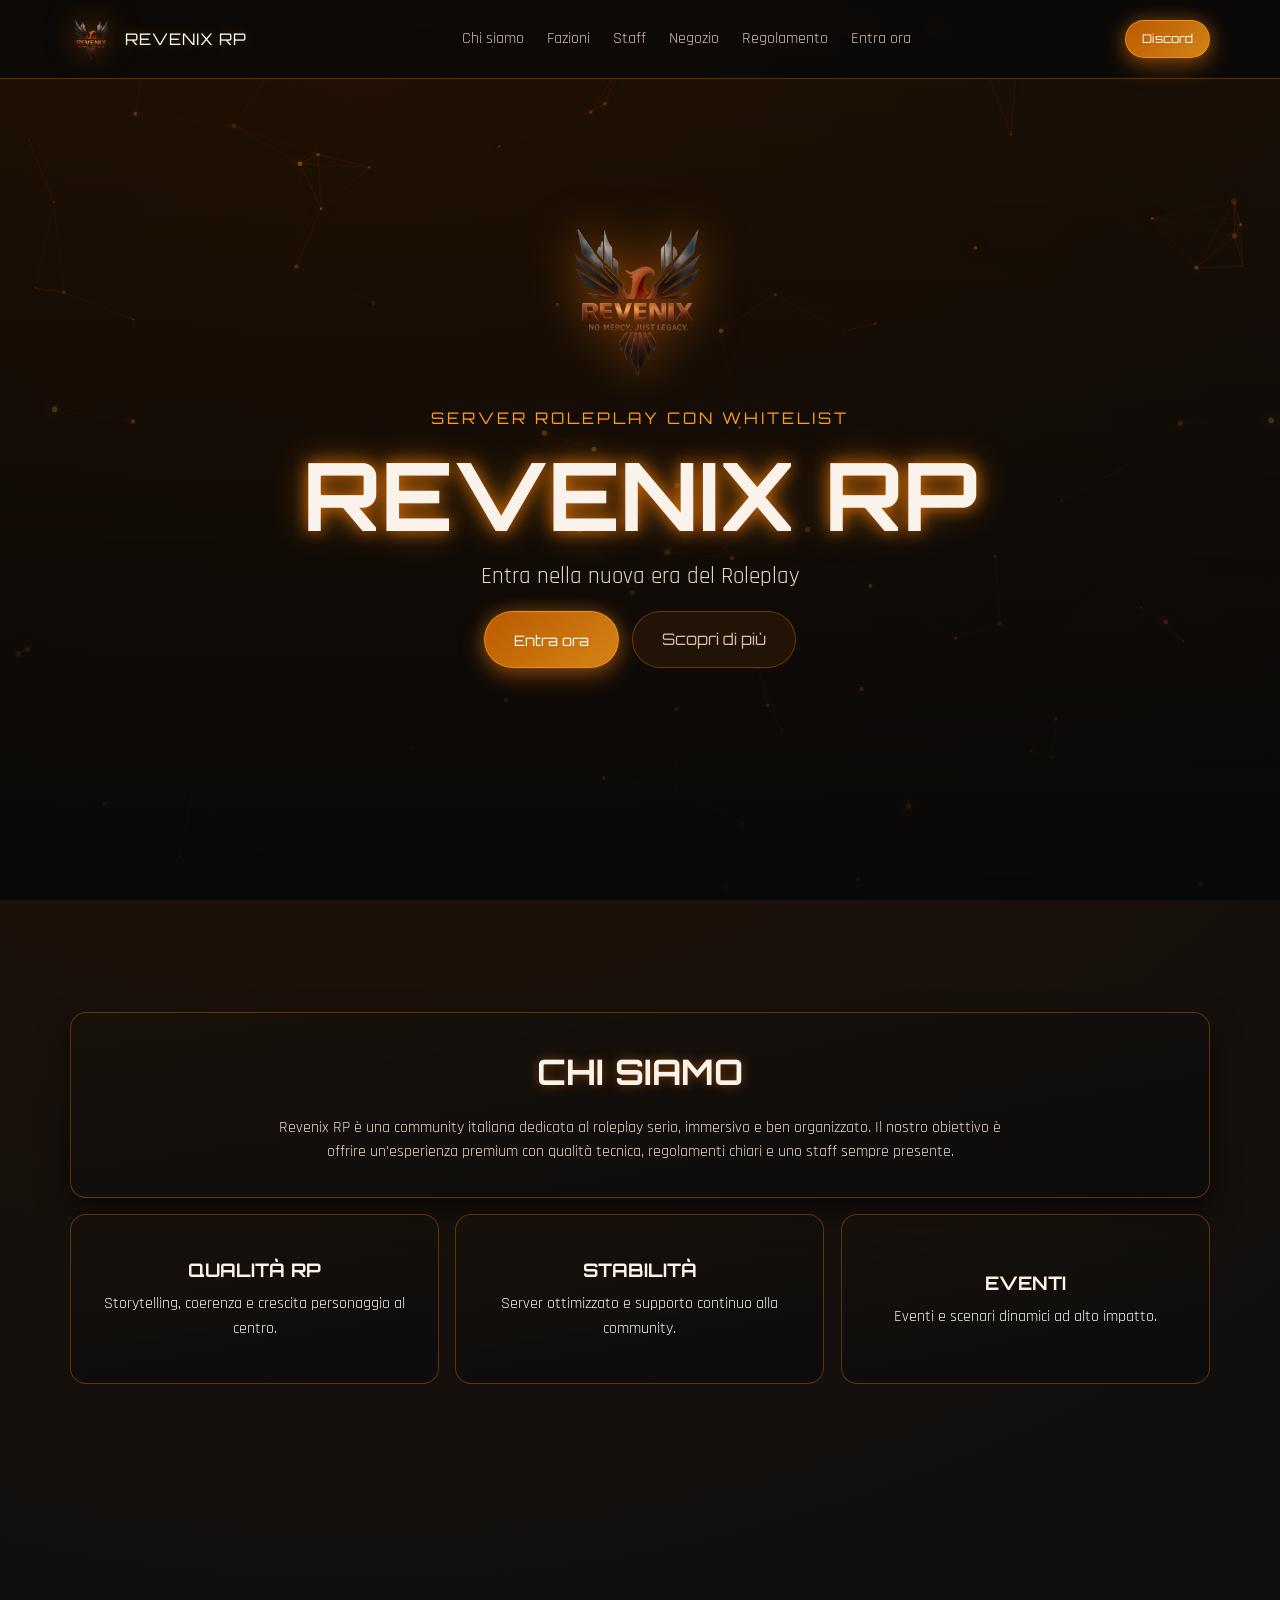
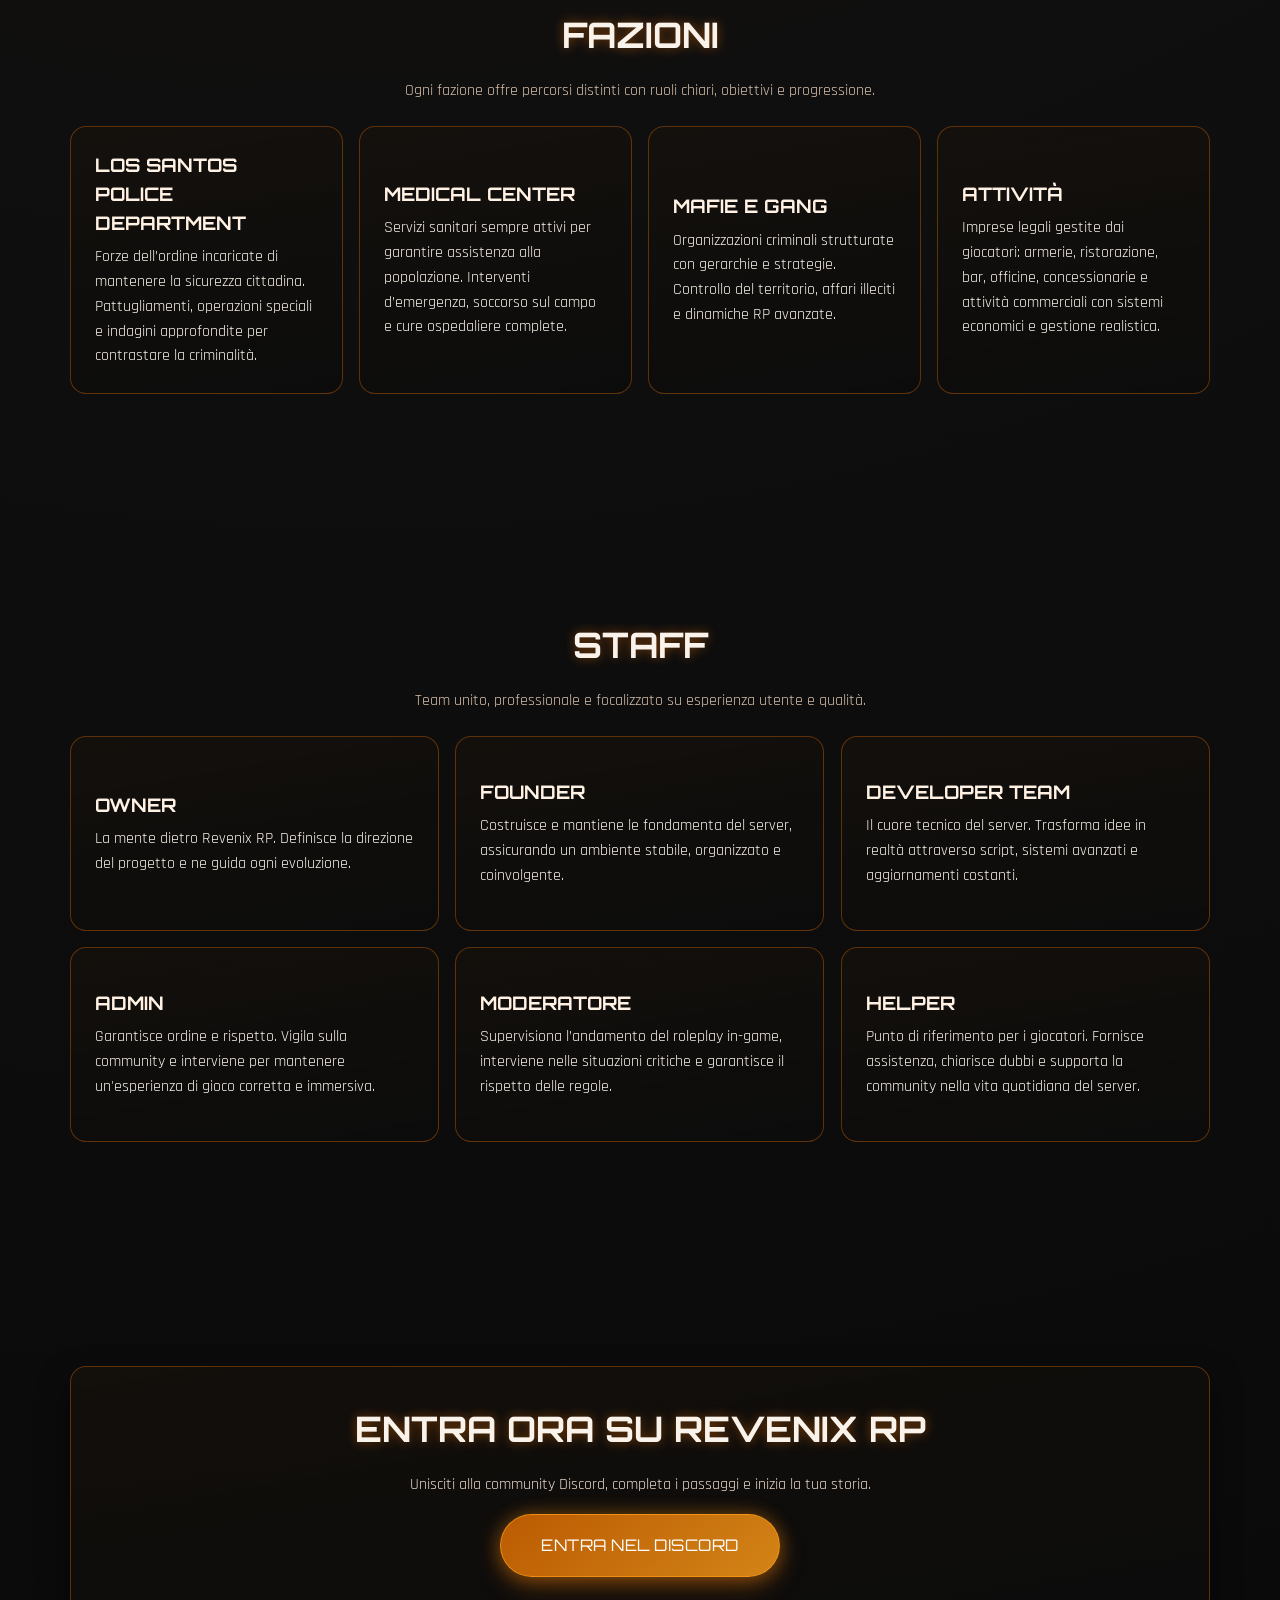
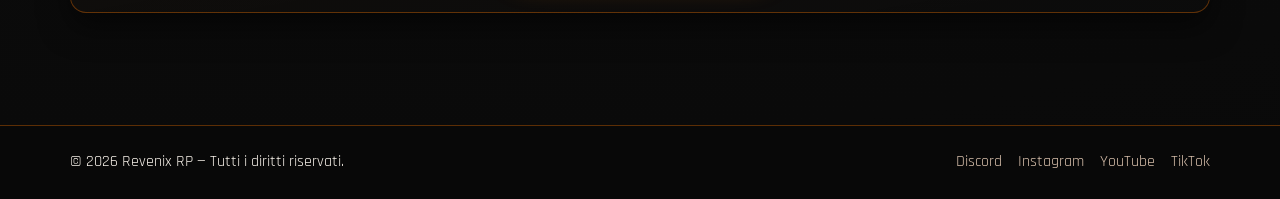
==== commit 05210060: "Update index.html" ====
--- a/index.html
+++ b/index.html
@@ -88,6 +88,7 @@
               uno staff sempre presente.
             </p>
           </div>
+
           <div class="about-points">
             <article class="card point-card">
               <h3>Qualità RP</h3>
@@ -114,6 +115,7 @@
               progressione.
             </p>
           </div>
+
           <div class="grid factions-grid">
             <article class="card faction-card">
               <h3>Los Santos Police Department</h3>
@@ -123,6 +125,7 @@
                 approfondite per contrastare la criminalità.
               </p>
             </article>
+
             <article class="card faction-card">
               <h3>Medical Center</h3>
               <p>
@@ -131,6 +134,7 @@
                 ospedaliere complete.
               </p>
             </article>
+
             <article class="card faction-card">
               <h3>Mafie e Gang</h3>
               <p>
@@ -139,6 +143,7 @@
                 avanzate.
               </p>
             </article>
+
             <article class="card faction-card">
               <h3>Attività</h3>
               <p>
@@ -160,6 +165,7 @@
               qualità.
             </p>
           </div>
+
           <div class="grid staff-grid">
             <article class="card staff-card">
               <h3>Owner</h3>
@@ -168,6 +174,7 @@
                 e ne guida ogni evoluzione.
               </p>
             </article>
+
             <article class="card staff-card">
               <h3>Founder</h3>
               <p>
@@ -175,6 +182,7 @@
                 ambiente stabile, organizzato e coinvolgente.
               </p>
             </article>
+
             <article class="card staff-card">
               <h3>Developer Team</h3>
               <p>
@@ -182,6 +190,7 @@
                 script, sistemi avanzati e aggiornamenti costanti.
               </p>
             </article>
+
             <article class="card staff-card">
               <h3>Admin</h3>
               <p>
@@ -190,6 +199,7 @@
                 immersiva.
               </p>
             </article>
+
             <article class="card staff-card">
               <h3>Moderatore</h3>
               <p>
@@ -197,6 +207,7 @@
                 situazioni critiche e garantisce il rispetto delle regole.
               </p>
             </article>
+
             <article class="card staff-card">
               <h3>Helper</h3>
               <p>
--- a/style.css
+++ b/style.css
@@ -10,18 +10,30 @@
   --ease-in-out: cubic-bezier(0.42, 0, 0.58, 1);
   --ease-out-cubic: cubic-bezier(0.22, 1, 0.36, 1);
   --ease-in-out-soft: cubic-bezier(0.65, 0, 0.35, 1);
-}
-
-* { box-sizing: border-box; margin: 0; padding: 0; }
-html { scroll-behavior: smooth; }
+  --ease-premium: cubic-bezier(0.16, 1, 0.3, 1);
+  --ease-soft: cubic-bezier(0.25, 0.46, 0.45, 0.94);
+}
+
+* {
+  box-sizing: border-box;
+  margin: 0;
+  padding: 0;
+}
+
+html,
+body {
+  scroll-behavior: smooth;
+}
 
 body {
   font-family: "Rajdhani", sans-serif;
   background: radial-gradient(circle at 20% 0%, #2a1403 0%, var(--bg-soft) 35%, var(--bg) 100%);
+  background-size: 140% 140%;
   color: var(--text);
   min-height: 100vh;
   line-height: 1.55;
   overflow-x: hidden;
+  animation: bgShift 18s var(--ease-in-out) infinite;
 }
 
 #bg-canvas {
@@ -32,8 +44,14 @@
   z-index: -2;
 }
 
-.container { width: min(1140px, 92%); margin: 0 auto; }
-.section { padding: 7rem 0; }
+.container {
+  width: min(1140px, 92%);
+  margin: 0 auto;
+}
+
+.section {
+  padding: 7rem 0;
+}
 
 .navbar {
   position: fixed;
@@ -75,7 +93,11 @@
   text-shadow: 0 0 12px rgba(255, 159, 26, 0.35);
 }
 
-.nav-links { display: flex; list-style: none; gap: clamp(0.8rem, 1.8vw, 1.9rem); }
+.nav-links {
+  display: flex;
+  list-style: none;
+  gap: clamp(0.8rem, 1.8vw, 1.9rem);
+}
 
 .nav-links a {
   color: var(--muted);
@@ -101,7 +123,11 @@
   gap: 4px;
 }
 
-.menu-toggle span { width: 19px; height: 2px; background: #fff; }
+.menu-toggle span {
+  width: 19px;
+  height: 2px;
+  background: #fff;
+}
 
 .btn {
   display: inline-flex;
@@ -112,7 +138,14 @@
   font-family: "Orbitron", sans-serif;
   color: #fff;
   border: 1px solid rgba(255, 159, 26, 0.72);
-  transition: transform 0.25s var(--ease-out-cubic), box-shadow 0.25s var(--ease-out-cubic);
+  position: relative;
+  overflow: hidden;
+  transition:
+    transform 0.25s var(--ease-out-cubic),
+    box-shadow 0.25s var(--ease-out-cubic),
+    color 0.25s var(--ease-premium),
+    border-color 0.25s var(--ease-premium),
+    background-color 0.25s var(--ease-premium);
 }
 
 .btn-small,
@@ -122,13 +155,31 @@
   box-shadow: 0 8px 24px rgba(255, 122, 0, 0.35), 0 0 18px rgba(255, 159, 26, 0.3);
 }
 
-.btn-small { padding: 0.55rem 1rem; font-size: 0.75rem; }
-.btn-large { padding: 0.95rem 1.8rem; font-size: 0.9rem; margin-top: 1rem; }
-.btn-cta { padding: 1.15rem 2.5rem; font-size: 1rem; letter-spacing: 0.5px; margin-top: 1rem; }
+.btn-small {
+  padding: 0.55rem 1rem;
+  font-size: 0.75rem;
+}
+
+.btn-large {
+  padding: 0.95rem 1.8rem;
+  font-size: 0.9rem;
+  margin-top: 1rem;
+}
+
+.btn-cta {
+  padding: 1.15rem 2.5rem;
+  font-size: 1rem;
+  letter-spacing: 0.5px;
+  margin-top: 1rem;
+}
 
 .btn:hover {
   transform: translateY(-2px);
   box-shadow: 0 12px 32px rgba(255, 122, 0, 0.58), 0 0 30px rgba(255, 159, 26, 0.58);
+}
+
+.btn:active {
+  transform: scale(0.98);
 }
 
 .btn-ghost {
@@ -139,6 +190,19 @@
   padding: 0.95rem 1.8rem;
 }
 
+.btn::before {
+  content: '';
+  position: absolute;
+  inset: 0;
+  background: linear-gradient(120deg, transparent 0%, rgba(255, 210, 140, 0.3) 50%, transparent 100%);
+  transform: translateX(-120%);
+  transition: transform 0.45s var(--ease-premium);
+}
+
+.btn:hover::before {
+  transform: translateX(120%);
+}
+
 .hero {
   min-height: 100vh;
   display: grid;
@@ -155,6 +219,11 @@
   background: linear-gradient(to bottom, rgba(20, 10, 0, 0.24), rgba(8, 8, 8, 0.9));
 }
 
+.hero-content {
+  will-change: transform;
+  transition: transform 0.55s var(--ease-soft);
+}
+
 .hero-logo {
   width: clamp(95px, 12vw, 150px);
   margin-bottom: 1rem;
@@ -163,14 +232,22 @@
 }
 
 @keyframes float {
-  0%, 100% { transform: translateY(0); }
-  50% { transform: translateY(-8px); }
+  0%,
+  100% {
+    transform: translateY(0);
+  }
+  50% {
+    transform: translateY(-8px);
+  }
 }
 
 .kicker,
 h1,
 h2,
-h3 { font-family: "Orbitron", sans-serif; text-transform: uppercase; }
+h3 {
+  font-family: "Orbitron", sans-serif;
+  text-transform: uppercase;
+}
 
 .kicker {
   color: var(--orange-strong);
@@ -182,6 +259,7 @@
   font-size: clamp(2.7rem, 8vw, 5.9rem);
   line-height: 1.03;
   text-shadow: 0 0 16px rgba(255, 122, 0, 0.78), 0 0 34px rgba(255, 159, 26, 0.45);
+  animation: heroPulse 4.2s var(--ease-in-out) infinite;
 }
 
 .subtitle {
@@ -190,7 +268,12 @@
   color: #e8d5c6;
 }
 
-.hero-actions { display: flex; justify-content: center; gap: 0.85rem; flex-wrap: wrap; }
+.hero-actions {
+  display: flex;
+  justify-content: center;
+  gap: 0.85rem;
+  flex-wrap: wrap;
+}
 
 h2 {
   font-size: clamp(1.4rem, 3.4vw, 2.2rem);
@@ -203,23 +286,52 @@
   text-align: center;
 }
 
-.section-head p { color: var(--muted); }
+.section-head p {
+  color: var(--muted);
+}
 
 .card {
+  position: relative;
+  overflow: hidden;
   border: 1px solid var(--line);
   border-radius: 16px;
   padding: 1.5rem;
   background: linear-gradient(170deg, rgba(24, 18, 12, 0.62), rgba(12, 12, 12, 0.95));
-  transition: transform 0.3s var(--ease-out-cubic), box-shadow 0.3s var(--ease-out-cubic), border-color 0.3s var(--ease-out-cubic);
+  transform: translateY(0) scale(1);
+  will-change: transform, box-shadow;
+  transition:
+    transform 0.3s var(--ease-out-cubic),
+    box-shadow 0.3s var(--ease-out-cubic),
+    border-color 0.3s var(--ease-out-cubic),
+    color 0.25s var(--ease-premium),
+    border-color 0.25s var(--ease-premium),
+    background-color 0.25s var(--ease-premium);
+}
+
+.card::before {
+  content: '';
+  position: absolute;
+  inset: 0;
+  border-radius: inherit;
+  pointer-events: none;
+  opacity: 0;
+  background: radial-gradient(circle at 30% 20%, rgba(255, 159, 26, 0.22), transparent 60%);
+  transition: opacity 0.35s var(--ease-premium);
 }
 
 .card:hover {
-  transform: translateY(-6px);
+  transform: translateY(-8px) scale(1.012);
   border-color: rgba(255, 159, 26, 0.84);
-  box-shadow: 0 16px 34px rgba(0, 0, 0, 0.45), 0 0 24px rgba(255, 122, 0, 0.24);
-}
-
-.elevated { box-shadow: 0 14px 30px rgba(0, 0, 0, 0.5); }
+  box-shadow: 0 22px 38px rgba(0, 0, 0, 0.5), 0 0 28px rgba(255, 122, 0, 0.28);
+}
+
+.card:hover::before {
+  opacity: 1;
+}
+
+.elevated {
+  box-shadow: 0 14px 30px rgba(0, 0, 0, 0.5);
+}
 
 .about-wrap {
   display: grid;
@@ -251,9 +363,18 @@
   gap: 0.45rem;
 }
 
-.grid { display: grid; gap: 1rem; }
-.factions-grid { grid-template-columns: repeat(4, minmax(0, 1fr)); }
-.staff-grid { grid-template-columns: repeat(3, minmax(0, 1fr)); }
+.grid {
+  display: grid;
+  gap: 1rem;
+}
+
+.factions-grid {
+  grid-template-columns: repeat(4, minmax(0, 1fr));
+}
+
+.staff-grid {
+  grid-template-columns: repeat(3, minmax(0, 1fr));
+}
 
 .faction-card,
 .staff-card {
@@ -265,7 +386,9 @@
 
 .faction-card h3,
 .staff-card h3,
-.point-card h3 { color: #fff2e4; }
+.point-card h3 {
+  color: #fff2e4;
+}
 
 .faction-card:hover {
   transform: translateY(-8px) scale(1.01);
@@ -297,7 +420,11 @@
   gap: 1rem;
 }
 
-.social-links { display: flex; gap: 1rem; flex-wrap: wrap; }
+.social-links {
+  display: flex;
+  gap: 1rem;
+  flex-wrap: wrap;
+}
 
 .social-links a {
   color: var(--muted);
@@ -312,52 +439,16 @@
 
 .reveal {
   opacity: 0;
-  transform: translateY(24px);
-  transition: opacity 0.75s ease, transform 0.75s ease;
+  transform: translateY(28px) scale(0.99);
+  transition: opacity 0.9s var(--ease-soft), transform 0.9s var(--ease-soft);
 }
 
 .reveal.visible {
   opacity: 1;
-  transform: translateY(0);
-}
-
-@media (max-width: 1020px) {
-  .factions-grid { grid-template-columns: repeat(2, minmax(0, 1fr)); }
-  .about-points { grid-template-columns: 1fr; }
-}
-
-@media (max-width: 760px) {
-  .menu-toggle { display: inline-flex; }
-  .btn-small { display: none; }
-
-  .nav {
-    position: absolute;
-    top: 100%;
-    left: 0;
-    right: 0;
-    transform: scaleY(0);
-    transform-origin: top;
-    transition: transform 0.25s var(--ease-out-cubic);
-    border-bottom: 1px solid var(--line);
-    background: rgba(10, 10, 10, 0.98);
-  }
-
-  .nav.open { transform: scaleY(1); }
-
-  .nav-links {
-    flex-direction: column;
-    align-items: center;
-    padding: 0.7rem 0 1rem;
-  }
-
-  .hero { padding-top: 8.2rem; }
-  .staff-grid,
-  .factions-grid { grid-template-columns: 1fr; }
-
-  .section { padding: 6rem 0; }
-}
-
-/* Regolamento page */
+  transform: translateY(0) scale(1);
+}
+
+/* Regolamento */
 .rules-page .rules-hero {
   min-height: 62vh;
 }
@@ -398,13 +489,7 @@
   }
 }
 
-@media (max-width: 960px) {
-  .rules-layout {
-    grid-template-columns: 1fr;
-  }
-}
-
-/* Shop section */
+/* Shop */
 .shop-layout {
   display: grid;
   grid-template-columns: 260px 1fr;
@@ -412,15 +497,57 @@
   align-items: start;
 }
 
+.shop-hero .subtitle {
+  max-width: 720px;
+  margin-inline: auto;
+}
+
+.shop-shell {
+  display: grid;
+  grid-template-columns: 280px 1fr;
+  gap: 1.2rem;
+  align-items: start;
+  backdrop-filter: blur(4px);
+}
+
+.shop-support-box {
+  margin-bottom: 1.2rem;
+  padding: 1.6rem;
+  text-align: center;
+  background: linear-gradient(145deg, rgba(255, 122, 0, 0.16), rgba(15, 15, 15, 0.95));
+  border: 1px solid rgba(255, 159, 26, 0.5);
+  box-shadow: 0 0 24px rgba(255, 122, 0, 0.2), inset 0 0 32px rgba(255, 159, 26, 0.08);
+}
+
+.shop-support-box p {
+  max-width: 840px;
+  margin: 0 auto;
+  color: #f0dcc9;
+}
+
+.shop-sidebar,
+.shop-content {
+  background: linear-gradient(165deg, rgba(26, 18, 11, 0.5), rgba(12, 12, 12, 0.95));
+  border: 1px solid rgba(255, 159, 26, 0.4);
+}
+
 .shop-sidebar {
   display: grid;
-  gap: 0.55rem;
-  padding: 1rem;
+  gap: 0.6rem;
+  padding: 1.2rem;
   position: sticky;
   top: 100px;
 }
 
+.shop-menu-title {
+  font-size: 1.05rem;
+  margin-bottom: 0.2rem;
+}
+
 .shop-tab {
+  position: relative;
+  overflow: hidden;
+  transform: translateX(0);
   border: 1px solid var(--line);
   background: rgba(255, 122, 0, 0.07);
   color: var(--muted);
@@ -428,134 +555,21 @@
   padding: 0.7rem 0.8rem;
   text-align: left;
   font-family: "Orbitron", sans-serif;
-  cursor: pointer;
-  transition: all 0.35s var(--ease-soft);
-}
-
-.shop-tab:hover,
-.shop-tab.active {
-  color: #fff;
-  border-color: rgba(255, 159, 26, 0.95);
-  background: linear-gradient(130deg, rgba(255, 122, 0, 0.45), rgba(255, 159, 26, 0.35));
-  box-shadow: 0 0 20px rgba(255, 122, 0, 0.3);
-}
-
-.shop-content {
-  min-height: 330px;
-}
-
-.shop-panel {
-  display: grid;
-  gap: 1rem;
-}
-
-.shop-panel-title {
-  font-family: "Orbitron", sans-serif;
-  text-transform: uppercase;
-  font-size: 1.25rem;
-  color: #fff2e4;
-  text-shadow: 0 0 10px rgba(255, 122, 0, 0.35);
-}
-
-.shop-panel-sub {
-  color: var(--muted);
-}
-
-.shop-cards {
-  display: grid;
-  grid-template-columns: repeat(3, minmax(0, 1fr));
-  gap: 1rem;
-}
-
-.shop-item {
-  border: 1px solid var(--line);
-  border-radius: 14px;
-  background: linear-gradient(170deg, rgba(24, 18, 12, 0.5), rgba(12, 12, 12, 0.95));
-  padding: 1.2rem;
-  display: grid;
-  gap: 0.6rem;
-  transition: transform 0.25s var(--ease-out-cubic), box-shadow 0.25s var(--ease-out-cubic), border-color 0.25s var(--ease-out-cubic);
-}
-
-.shop-item:hover {
-  transform: translateY(-6px);
-  border-color: rgba(255, 159, 26, 0.85);
-  box-shadow: 0 14px 30px rgba(0, 0, 0, 0.4), 0 0 22px rgba(255, 122, 0, 0.3);
-}
-
-.shop-item h3 {
-  font-family: "Orbitron", sans-serif;
-  text-transform: uppercase;
-  color: #fff2e4;
-  font-size: 0.98rem;
-}
-
-.shop-price {
-  font-family: "Orbitron", sans-serif;
-  color: var(--orange-strong);
-  text-shadow: 0 0 10px rgba(255, 122, 0, 0.45);
-}
-
-.shop-placeholder {
-  border: 1px dashed var(--line);
-  border-radius: 12px;
-  padding: 1rem;
-  color: var(--muted);
-  background: rgba(255, 122, 0, 0.05);
-}
-
-.fade-in {
-  animation: panelFade 0.28s ease;
-}
-
-@keyframes panelFade {
-  from { opacity: 0; transform: translateY(6px); }
-  to { opacity: 1; transform: translateY(0); }
-}
-
-@media (max-width: 1020px) {
-  .shop-cards {
-    grid-template-columns: 1fr;
-  }
-}
-
-@media (max-width: 860px) {
-  .shop-layout {
-    grid-template-columns: 1fr;
-  }
-
-  .shop-sidebar {
-    position: static;
-    grid-template-columns: repeat(2, minmax(0, 1fr));
-  }
-}
-
-/* Shop premium refresh */
-.shop-hero .subtitle {
-  max-width: 720px;
-  margin-inline: auto;
-}
-
-.shop-shell {
-  display: grid;
-  grid-template-columns: 280px 1fr;
-  gap: 1.2rem;
-  align-items: start;
-}
-
-.shop-sidebar {
-  padding: 1.2rem;
-  gap: 0.6rem;
-}
-
-.shop-menu-title {
-  font-size: 1.05rem;
-  margin-bottom: 0.2rem;
-}
-
-.shop-tab {
   font-size: 0.85rem;
   letter-spacing: 0.4px;
+  cursor: pointer;
+  transition:
+    all 0.35s var(--ease-soft),
+    transform 0.35s var(--ease-soft);
+}
+
+.shop-tab::before {
+  content: '';
+  position: absolute;
+  inset: 0;
+  background: linear-gradient(100deg, transparent 0%, rgba(255, 159, 26, 0.14) 50%, transparent 100%);
+  transform: translateX(-110%);
+  transition: transform 0.35s var(--ease-in-out);
 }
 
 .shop-tab::after {
@@ -570,325 +584,174 @@
   transition: all 0.35s var(--ease-soft);
 }
 
+.shop-tab:hover,
+.shop-tab.active {
+  color: #fff;
+  border-color: rgba(255, 159, 26, 0.95);
+  background: linear-gradient(130deg, rgba(255, 122, 0, 0.45), rgba(255, 159, 26, 0.35));
+  box-shadow: 0 0 20px rgba(255, 122, 0, 0.3);
+}
+
+.shop-tab:hover::before,
+.shop-tab.active::before {
+  transform: translateX(0);
+}
+
 .shop-tab.active::after {
   background: var(--orange-strong);
   box-shadow: 0 0 12px rgba(255, 159, 26, 0.8);
 }
 
-.shop-content {
-  padding: 1.4rem;
-  min-height: 400px;
-}
-
-.shop-panel {
-  gap: 1.2rem;
-}
-
-.shop-panel-head {
-  display: grid;
-  gap: 0.35rem;
-}
-
-.shop-cards {
-  grid-template-columns: repeat(2, minmax(0, 1fr));
-}
-
-.shop-item {
-  min-height: 260px;
-  align-content: start;
-}
-
-.shop-item ul {
-  padding-left: 1rem;
-  display: grid;
-  gap: 0.35rem;
-}
-
-.shop-item li::marker {
-  color: var(--orange-strong);
-}
-
-.shop-buy {
-  margin-top: auto;
-  width: fit-content;
-}
-
-@media (max-width: 1020px) {
-  .shop-shell {
-    grid-template-columns: 1fr;
-  }
-
-  .shop-sidebar {
-    position: static;
-    grid-template-columns: repeat(2, minmax(0, 1fr));
-  }
-
-  .shop-menu-title {
-    grid-column: 1 / -1;
-  }
-
-  .shop-cards {
-    grid-template-columns: 1fr;
-  }
-}
-
-/* Shop ultimate premium tuning */
-.shop-support-box {
-  margin-bottom: 1.2rem;
-  padding: 1.6rem;
-  text-align: center;
-  background: linear-gradient(145deg, rgba(255, 122, 0, 0.16), rgba(15, 15, 15, 0.95));
-  border: 1px solid rgba(255, 159, 26, 0.5);
-  box-shadow: 0 0 24px rgba(255, 122, 0, 0.2), inset 0 0 32px rgba(255, 159, 26, 0.08);
-}
-
-.shop-support-box p {
-  max-width: 840px;
-  margin: 0 auto;
-  color: #f0dcc9;
-}
-
-.shop-shell {
-  backdrop-filter: blur(4px);
-}
-
-.shop-sidebar,
-.shop-content {
-  background: linear-gradient(165deg, rgba(26, 18, 11, 0.5), rgba(12, 12, 12, 0.95));
-  border: 1px solid rgba(255, 159, 26, 0.4);
-}
-
-.shop-tab {
-  position: relative;
-  overflow: hidden;
-}
-
-.shop-tab::before {
-  content: '';
-  position: absolute;
-  inset: 0;
-  background: linear-gradient(100deg, transparent 0%, rgba(255, 159, 26, 0.14) 50%, transparent 100%);
-  transform: translateX(-110%);
-  transition: transform 0.35s var(--ease-in-out);
-}
-
-.shop-tab:hover::before,
-.shop-tab.active::before {
-  transform: translateX(0);
-}
-
-.shop-item {
-  background: linear-gradient(155deg, rgba(255, 122, 0, 0.09), rgba(15, 15, 15, 0.95));
-  border: 1px solid rgba(255, 159, 26, 0.36);
-}
-
-.shop-item:hover {
-  transform: translateY(-8px) scale(1.01);
-}
-
-.shop-price {
-  font-size: 1.02rem;
-}
-
-.shop-buy {
-  background: linear-gradient(135deg, rgba(255, 122, 0, 0.85), rgba(255, 173, 70, 0.85));
-  border-color: rgba(255, 200, 120, 0.8);
-  box-shadow: 0 10px 22px rgba(255, 122, 0, 0.38), 0 0 18px rgba(255, 159, 26, 0.4);
-}
-
-.shop-buy:hover {
-  box-shadow: 0 12px 30px rgba(255, 122, 0, 0.56), 0 0 28px rgba(255, 173, 70, 0.6);
-}
-
-.shop-item ul {
-  margin-top: 0.2rem;
-}
-
-.shop-item li {
-  font-size: 0.95rem;
-  color: #f3e2d3;
-}
-
-@media (max-width: 1020px) {
-  .shop-shell {
-    gap: 1rem;
-  }
-}
-
-/* Premium global motion */
-:root {
-  --ease-premium: cubic-bezier(0.16, 1, 0.3, 1);
-  --ease-soft: cubic-bezier(0.25, 0.46, 0.45, 0.94);
-}
-
-html, body {
-  scroll-behavior: smooth;
-}
-
-body {
-  background-size: 140% 140%;
-  animation: bgShift 18s var(--ease-in-out) infinite;
-}
-
-@keyframes bgShift {
-  0%, 100% { background-position: 0% 50%; }
-  50% { background-position: 100% 50%; }
-}
-
-* {
-  transition: color 0.25s var(--ease-premium), border-color 0.25s var(--ease-premium), background-color 0.25s var(--ease-premium);
-}
-
-.hero-content {
-  will-change: transform;
-  transition: transform 0.55s var(--ease-soft);
-}
-
-h1 {
-  animation: heroPulse 4.2s var(--ease-in-out) infinite;
-}
-
-@keyframes heroPulse {
-  0%, 100% { text-shadow: 0 0 16px rgba(255, 122, 0, 0.7), 0 0 32px rgba(255, 159, 26, 0.35); }
-  50% { text-shadow: 0 0 20px rgba(255, 122, 0, 0.95), 0 0 45px rgba(255, 159, 26, 0.6); }
-}
-
-.card {
-  transform: translateY(0) scale(1);
-  will-change: transform, box-shadow;
-}
-
-.card::before {
-  content: '';
-  position: absolute;
-  inset: 0;
-  border-radius: inherit;
-  pointer-events: none;
-  opacity: 0;
-  background: radial-gradient(circle at 30% 20%, rgba(255, 159, 26, 0.22), transparent 60%);
-  transition: opacity 0.35s var(--ease-premium);
-}
-
-.card {
-  position: relative;
-  overflow: hidden;
-}
-
-.card:hover {
-  transform: translateY(-8px) scale(1.012);
-  box-shadow: 0 22px 38px rgba(0, 0, 0, 0.5), 0 0 28px rgba(255, 122, 0, 0.28);
-}
-
-.card:hover::before {
-  opacity: 1;
-}
-
-.btn {
-  position: relative;
-  overflow: hidden;
-}
-
-.btn::before {
-  content: '';
-  position: absolute;
-  inset: 0;
-  background: linear-gradient(120deg, transparent 0%, rgba(255, 210, 140, 0.3) 50%, transparent 100%);
-  transform: translateX(-120%);
-  transition: transform 0.45s var(--ease-premium);
-}
-
-.btn:hover::before {
-  transform: translateX(120%);
-}
-
-.btn:active {
-  transform: scale(0.98);
-}
-
-.btn-ripple {
-  position: absolute;
-  border-radius: 50%;
-  transform: scale(0);
-  pointer-events: none;
-  background: rgba(255, 228, 180, 0.45);
-  animation: ripple 0.6s ease-out;
-}
-
-@keyframes ripple {
-  to {
-    transform: scale(10);
-    opacity: 0;
-  }
-}
-
-.reveal {
-  opacity: 0;
-  transform: translateY(28px) scale(0.99);
-  transition: opacity 0.9s var(--ease-soft), transform 0.9s var(--ease-soft);
-}
-
-.reveal.visible {
-  opacity: 1;
-  transform: translateY(0) scale(1);
-}
-
-/* Shop transitions premium */
-.shop-panel {
-  transition: opacity 0.45s var(--ease-soft), transform 0.45s var(--ease-soft), filter 0.45s var(--ease-soft);
-}
-
-.shop-panel.panel-leave {
-  opacity: 0;
-  transform: translateY(10px) translateX(8px);
-  filter: blur(2px);
-}
-
-.shop-panel.panel-enter {
-  opacity: 0;
-  transform: translateY(12px) translateX(-8px);
-  filter: blur(2px);
-}
-
-.shop-sidebar {
-  position: relative;
-}
-
-/* 🔥 NUOVO INDICATORE DINAMICO */
+.shop-tab.active {
+  transform: translateX(4px);
+}
+
 .shop-indicator {
   position: absolute;
-  left: 6px;
+  left: 8px;
   top: 0;
   width: 3px;
   height: 0;
-  z-index: 2;
   border-radius: 999px;
   background: linear-gradient(180deg, var(--orange-strong), var(--orange));
   box-shadow: 0 0 16px rgba(255, 159, 26, 0.8);
   transition: top 0.35s var(--ease-soft), height 0.35s var(--ease-soft);
   pointer-events: none;
-}
-
-/* rimuoviamo completamente il vecchio sistema */
-.shop-sidebar::after {
-  display: none !important;
-}
-
-.shop-tab {
-  transform: translateX(0);
-}
-
-.shop-tab.active {
-  transform: translateX(4px);
-}
-
-/* mobile fix */
-@media (max-width: 1020px) {
-  .shop-indicator {
-    display: none;
-  }
-}
-
-/* Soldi image cards */
+  z-index: 2;
+}
+
+.shop-content {
+  padding: 1.4rem;
+  min-height: 400px;
+}
+
+.shop-panel {
+  display: grid;
+  gap: 1.2rem;
+  transition: opacity 0.45s var(--ease-soft), transform 0.45s var(--ease-soft), filter 0.45s var(--ease-soft);
+}
+
+.shop-panel.panel-leave {
+  opacity: 0;
+  transform: translateY(10px) translateX(8px);
+  filter: blur(2px);
+}
+
+.shop-panel.panel-enter {
+  opacity: 0;
+  transform: translateY(12px) translateX(-8px);
+  filter: blur(2px);
+}
+
+.shop-panel-head {
+  display: grid;
+  gap: 0.35rem;
+}
+
+.shop-panel-title {
+  font-family: "Orbitron", sans-serif;
+  text-transform: uppercase;
+  font-size: 1.25rem;
+  color: #fff2e4;
+  text-shadow: 0 0 10px rgba(255, 122, 0, 0.35);
+}
+
+.shop-panel-sub {
+  color: var(--muted);
+}
+
+.shop-cards {
+  display: grid;
+  grid-template-columns: repeat(2, minmax(0, 1fr));
+  gap: 1rem;
+}
+
+.shop-item {
+  min-height: 260px;
+  align-content: start;
+  border: 1px solid rgba(255, 159, 26, 0.36);
+  border-radius: 14px;
+  background: linear-gradient(155deg, rgba(255, 122, 0, 0.09), rgba(15, 15, 15, 0.95));
+  padding: 1.2rem;
+  display: grid;
+  gap: 0.6rem;
+  transition:
+    transform 0.25s var(--ease-out-cubic),
+    box-shadow 0.25s var(--ease-out-cubic),
+    border-color 0.25s var(--ease-out-cubic);
+}
+
+.shop-item:hover {
+  transform: translateY(-8px) scale(1.01);
+  border-color: rgba(255, 159, 26, 0.85);
+  box-shadow: 0 14px 30px rgba(0, 0, 0, 0.4), 0 0 22px rgba(255, 122, 0, 0.3);
+}
+
+.shop-item h3 {
+  font-family: "Orbitron", sans-serif;
+  text-transform: uppercase;
+  color: #fff2e4;
+  font-size: 0.98rem;
+}
+
+.shop-item ul {
+  padding-left: 1rem;
+  display: grid;
+  gap: 0.35rem;
+  margin-top: 0.2rem;
+}
+
+.shop-item li {
+  font-size: 0.95rem;
+  color: #f3e2d3;
+}
+
+.shop-item li::marker {
+  color: var(--orange-strong);
+}
+
+.shop-price {
+  font-family: "Orbitron", sans-serif;
+  font-size: 1.02rem;
+  color: var(--orange-strong);
+  text-shadow: 0 0 10px rgba(255, 122, 0, 0.45);
+}
+
+.shop-placeholder {
+  border: 1px dashed var(--line);
+  border-radius: 12px;
+  padding: 1rem;
+  color: var(--muted);
+  background: rgba(255, 122, 0, 0.05);
+}
+
+.fade-in {
+  animation: panelFade 0.28s ease;
+}
+
+@keyframes panelFade {
+  from {
+    opacity: 0;
+    transform: translateY(6px);
+  }
+  to {
+    opacity: 1;
+    transform: translateY(0);
+  }
+}
+
+.shop-buy {
+  margin-top: auto;
+  width: fit-content;
+  background: linear-gradient(135deg, rgba(255, 122, 0, 0.85), rgba(255, 173, 70, 0.85));
+  border-color: rgba(255, 200, 120, 0.8);
+  box-shadow: 0 10px 22px rgba(255, 122, 0, 0.38), 0 0 18px rgba(255, 159, 26, 0.4);
+}
+
+.shop-buy:hover {
+  box-shadow: 0 12px 30px rgba(255, 122, 0, 0.56), 0 0 28px rgba(255, 173, 70, 0.6);
+}
+
 .shop-image-wrap {
   position: relative;
   border-radius: 12px;
@@ -937,3 +800,135 @@
   background: linear-gradient(130deg, #ffcc80, #ff9f1a);
   box-shadow: 0 0 16px rgba(255, 159, 26, 0.5);
 }
+
+/* Motion */
+.btn-ripple {
+  position: absolute;
+  border-radius: 50%;
+  transform: scale(0);
+  pointer-events: none;
+  background: rgba(255, 228, 180, 0.45);
+  animation: ripple 0.6s ease-out;
+}
+
+@keyframes ripple {
+  to {
+    transform: scale(10);
+    opacity: 0;
+  }
+}
+
+@keyframes bgShift {
+  0%,
+  100% {
+    background-position: 0% 50%;
+  }
+  50% {
+    background-position: 100% 50%;
+  }
+}
+
+@keyframes heroPulse {
+  0%,
+  100% {
+    text-shadow: 0 0 16px rgba(255, 122, 0, 0.7), 0 0 32px rgba(255, 159, 26, 0.35);
+  }
+  50% {
+    text-shadow: 0 0 20px rgba(255, 122, 0, 0.95), 0 0 45px rgba(255, 159, 26, 0.6);
+  }
+}
+
+/* Responsive */
+@media (max-width: 1020px) {
+  .factions-grid {
+    grid-template-columns: repeat(2, minmax(0, 1fr));
+  }
+
+  .about-points {
+    grid-template-columns: 1fr;
+  }
+
+  .shop-cards {
+    grid-template-columns: 1fr;
+  }
+
+  .shop-shell {
+    grid-template-columns: 1fr;
+    gap: 1rem;
+  }
+
+  .shop-sidebar {
+    position: static;
+    grid-template-columns: repeat(2, minmax(0, 1fr));
+  }
+
+  .shop-menu-title {
+    grid-column: 1 / -1;
+  }
+
+  .shop-indicator {
+    display: none;
+  }
+}
+
+@media (max-width: 960px) {
+  .rules-layout {
+    grid-template-columns: 1fr;
+  }
+}
+
+@media (max-width: 860px) {
+  .shop-layout {
+    grid-template-columns: 1fr;
+  }
+
+  .shop-sidebar {
+    position: static;
+    grid-template-columns: repeat(2, minmax(0, 1fr));
+  }
+}
+
+@media (max-width: 760px) {
+  .menu-toggle {
+    display: inline-flex;
+  }
+
+  .btn-small {
+    display: none;
+  }
+
+  .nav {
+    position: absolute;
+    top: 100%;
+    left: 0;
+    right: 0;
+    transform: scaleY(0);
+    transform-origin: top;
+    transition: transform 0.25s var(--ease-out-cubic);
+    border-bottom: 1px solid var(--line);
+    background: rgba(10, 10, 10, 0.98);
+  }
+
+  .nav.open {
+    transform: scaleY(1);
+  }
+
+  .nav-links {
+    flex-direction: column;
+    align-items: center;
+    padding: 0.7rem 0 1rem;
+  }
+
+  .hero {
+    padding-top: 8.2rem;
+  }
+
+  .staff-grid,
+  .factions-grid {
+    grid-template-columns: 1fr;
+  }
+
+  .section {
+    padding: 6rem 0;
+  }
+}
